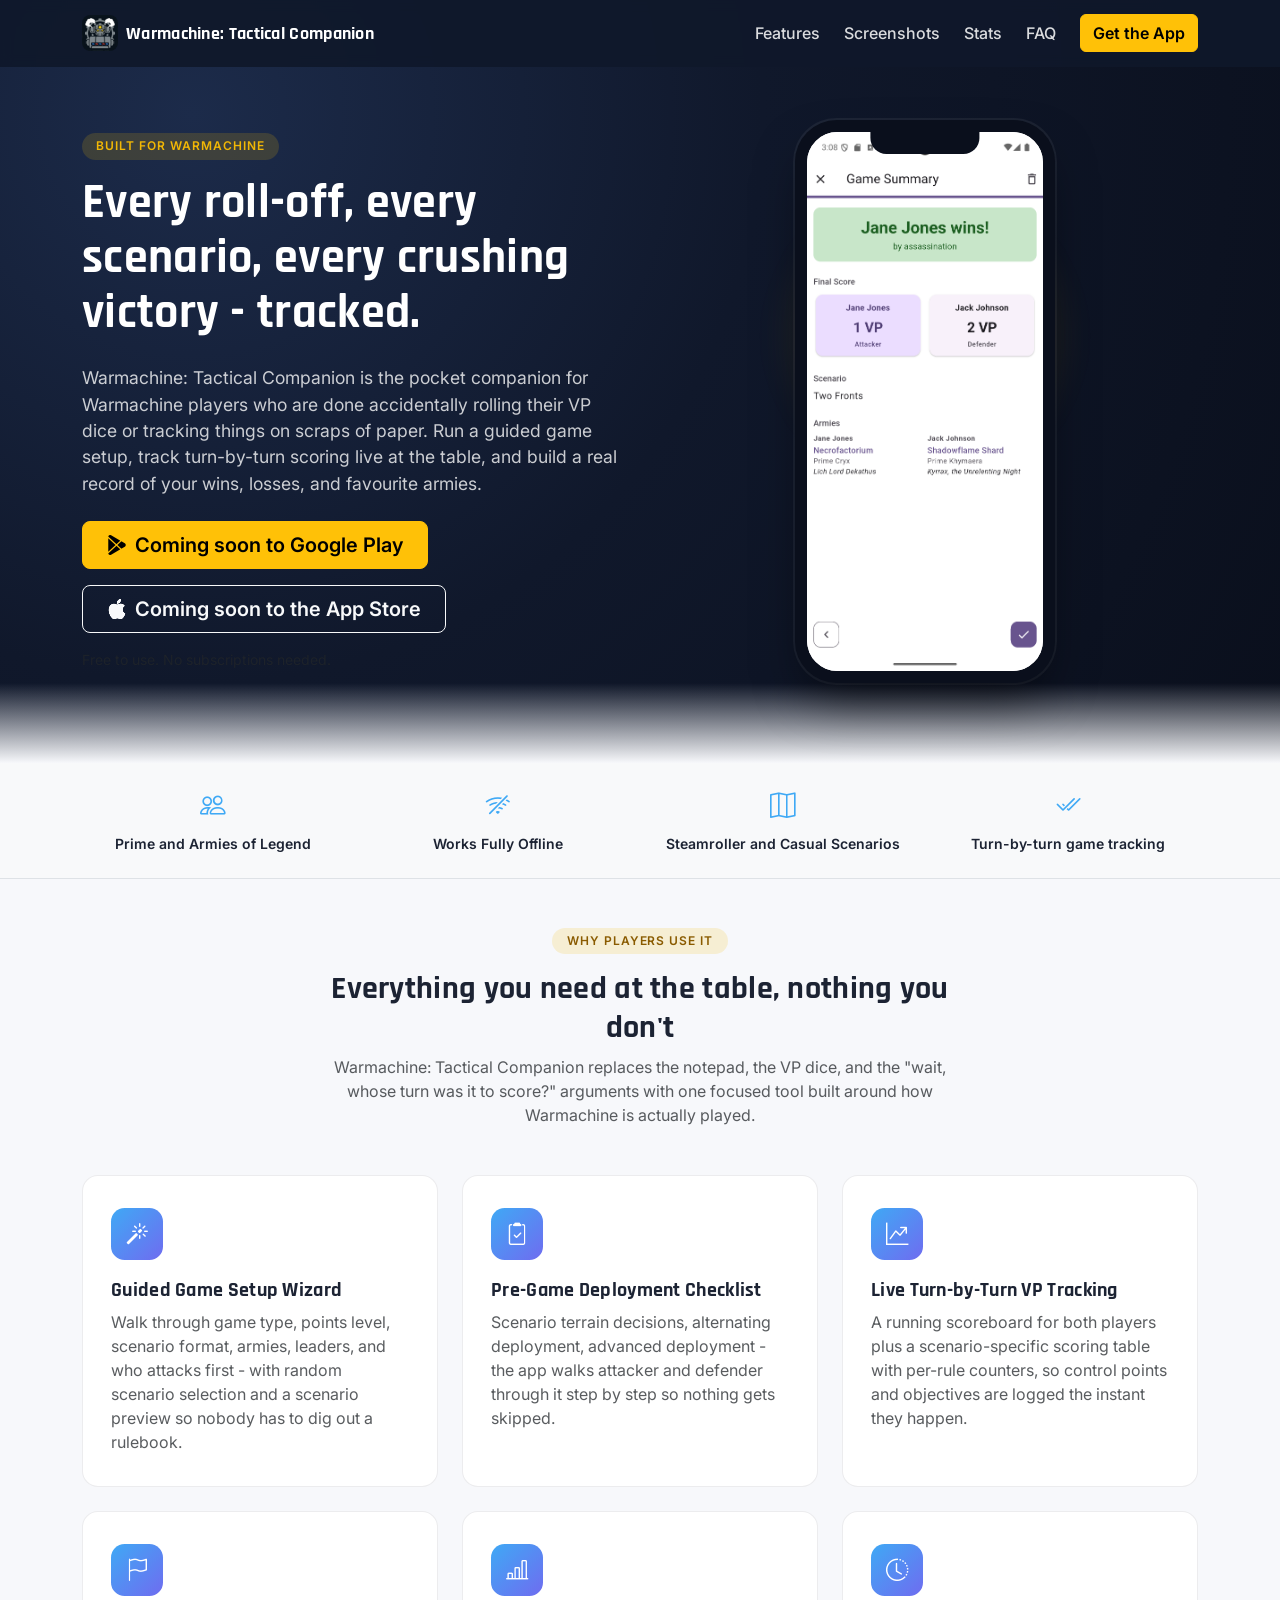
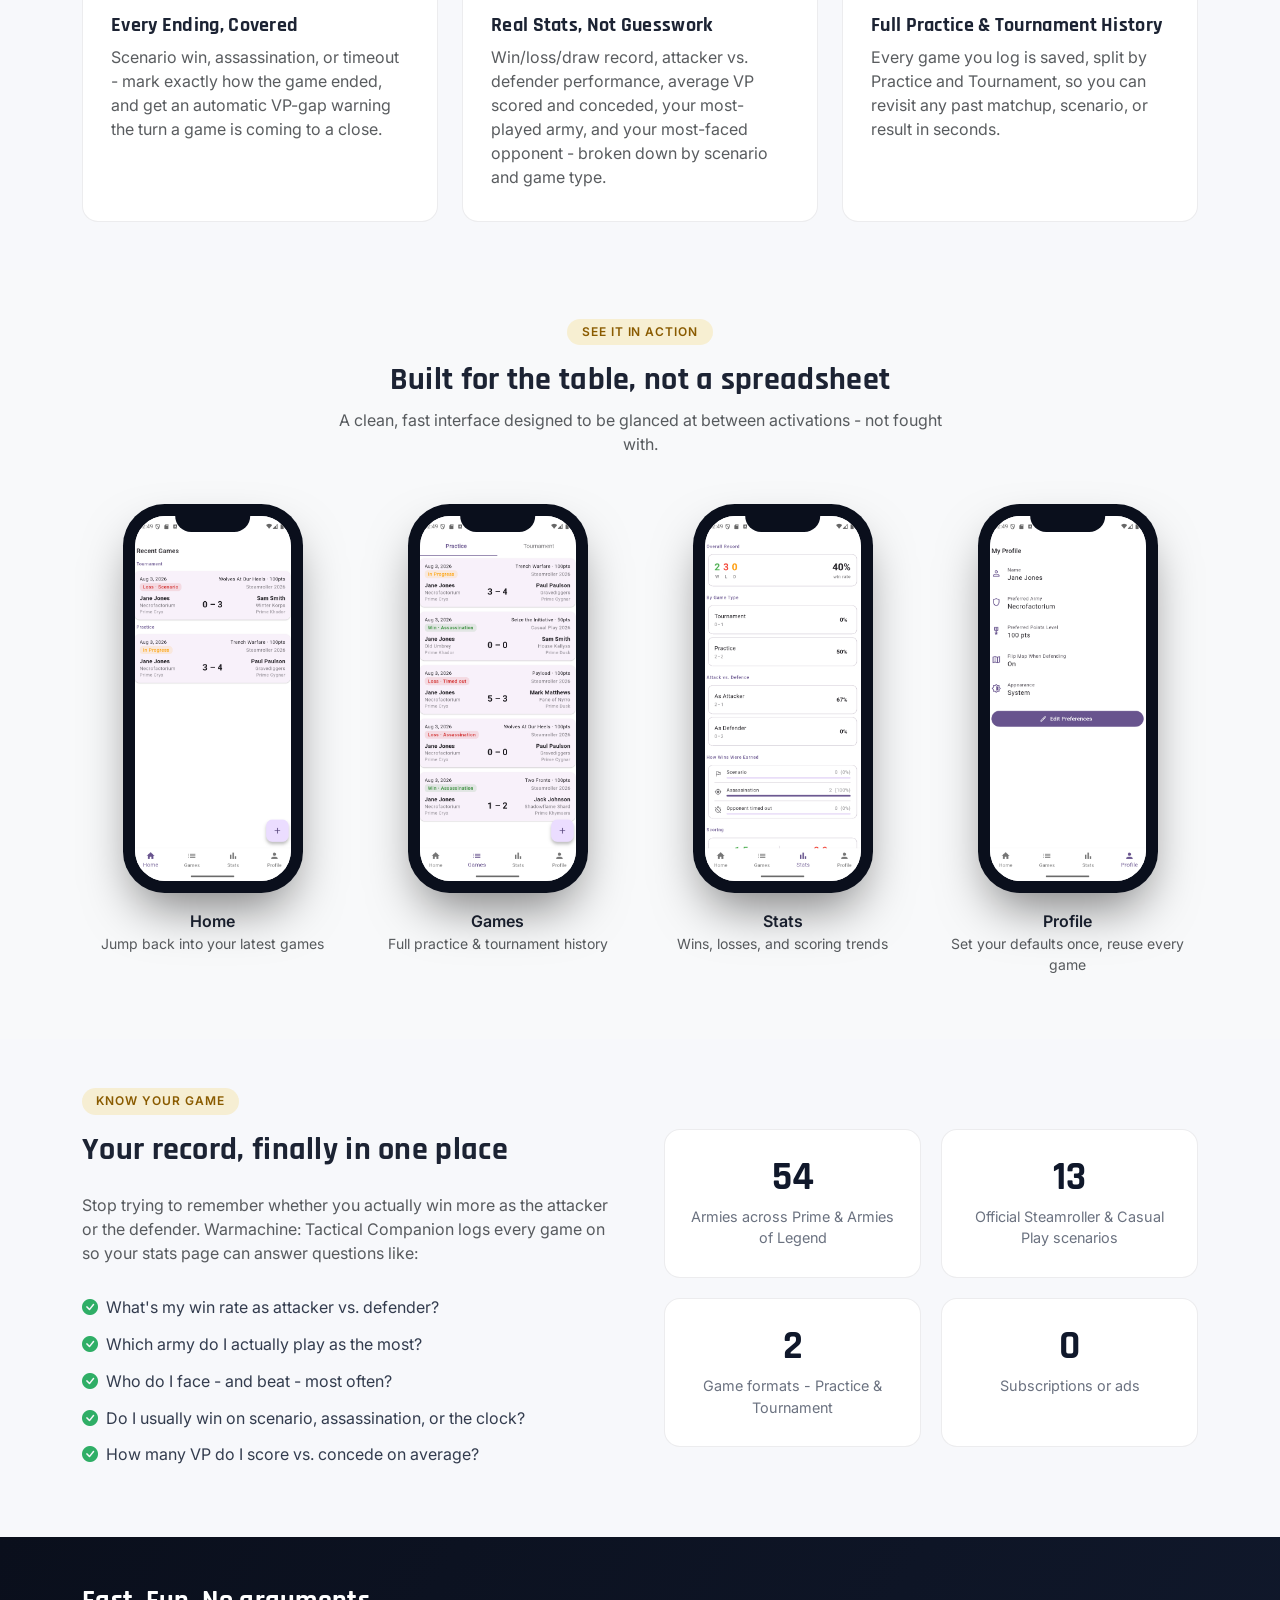
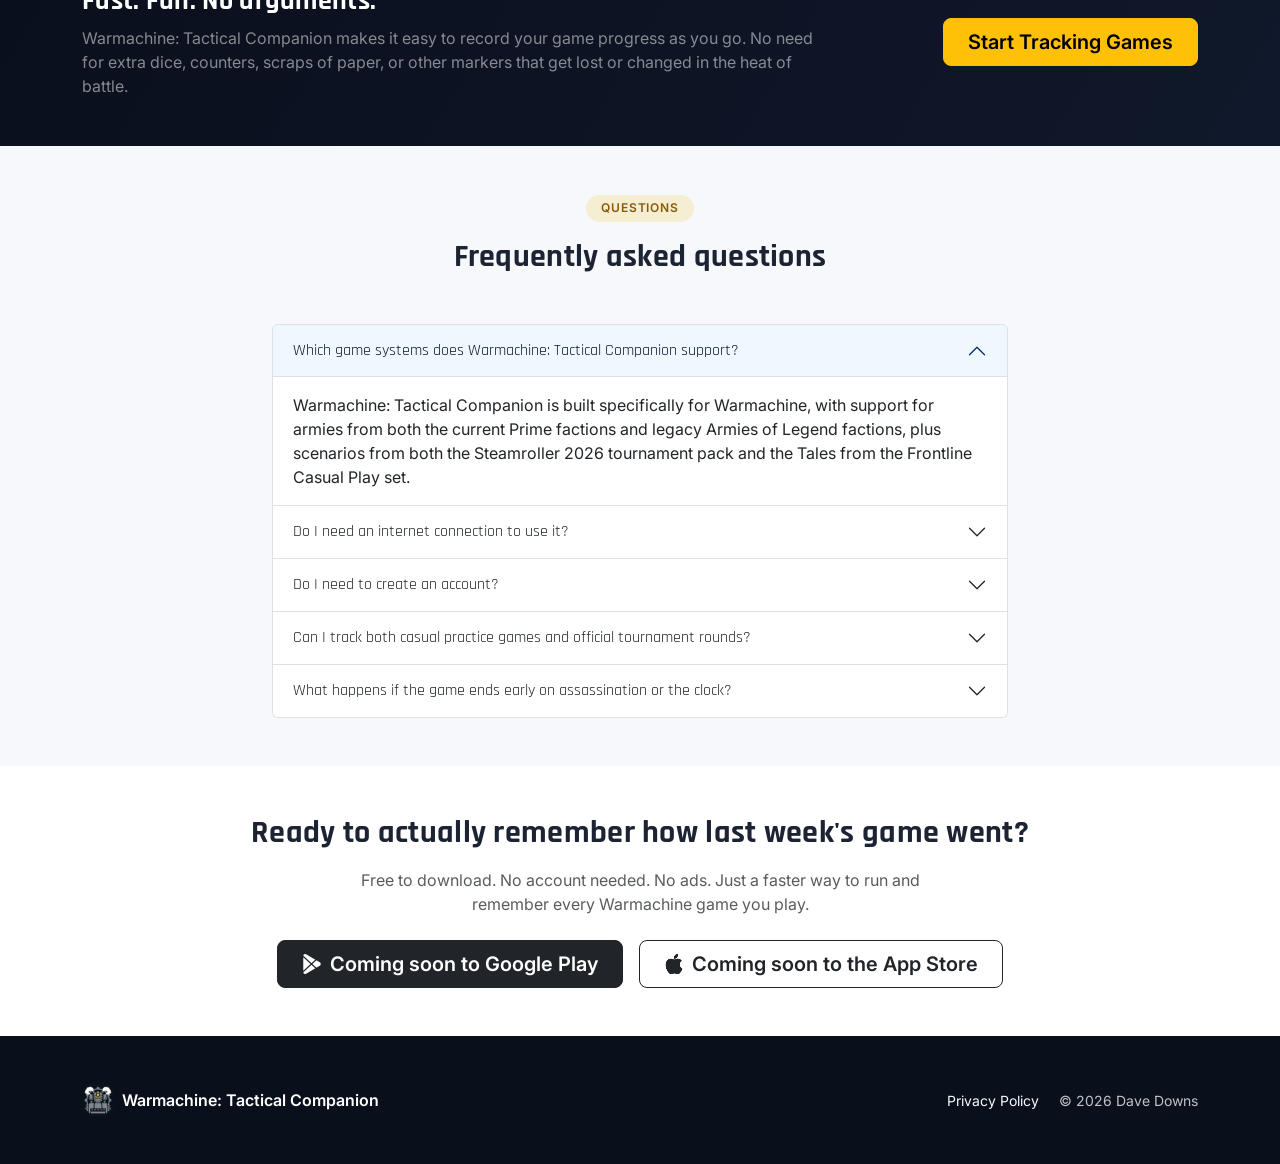
==== index.html @ aaca55fc "Rename the app to Warmachine: Tactical Companion on the website Updated the marketing site and priva" ====
<!doctype html>
<html lang="en">
<head>
  <meta charset="UTF-8" />
  <meta name="viewport" content="width=device-width, initial-scale=1" />
  <title>Warmachine: Tactical Companion - Track Every Warmachine Game</title>
  <meta name="description" content="Warmachine: Tactical Companion is the tabletop wargame session tracker for Warmachine players. Run the setup wizard, track VP turn-by-turn, and see your stats - all offline, no account required." />

  <!-- Bootstrap 5 -->
  <link href="https://cdn.jsdelivr.net/npm/bootstrap@5.3.3/dist/css/bootstrap.min.css" rel="stylesheet">
  <!-- Bootstrap Icons -->
  <link rel="stylesheet" href="https://cdn.jsdelivr.net/npm/bootstrap-icons@1.11.3/font/bootstrap-icons.css">
  <!-- Google Font -->
  <link rel="preconnect" href="https://fonts.googleapis.com">
  <link href="https://fonts.googleapis.com/css2?family=Rajdhani:wght@500;600;700&family=Inter:wght@400;500;600;700&display=swap" rel="stylesheet">

  <link rel="icon" href="assets/img/app-icon.png">
  <link rel="stylesheet" href="assets/css/style.css">
</head>
<body>

  <!-- Navbar -->
  <nav class="navbar navbar-expand-lg navbar-dark fixed-top">
    <div class="container">
      <a class="navbar-brand d-flex align-items-center gap-2" href="#top">
        <img src="assets/img/app-icon.png" alt="Warmachine: Tactical Companion icon" width="36" height="36" class="rounded-3">
        <span>Warmachine: Tactical Companion</span>
      </a>
      <button class="navbar-toggler" type="button" data-bs-toggle="collapse" data-bs-target="#navMenu" aria-label="Toggle navigation">
        <span class="navbar-toggler-icon"></span>
      </button>
      <div class="collapse navbar-collapse" id="navMenu">
        <ul class="navbar-nav ms-auto align-items-lg-center gap-lg-2">
          <li class="nav-item"><a class="nav-link" href="#features">Features</a></li>
          <li class="nav-item"><a class="nav-link" href="#screenshots">Screenshots</a></li>
          <li class="nav-item"><a class="nav-link" href="#stats">Stats</a></li>
          <li class="nav-item"><a class="nav-link" href="#faq">FAQ</a></li>
          <li class="nav-item">
            <a class="btn btn-warning fw-semibold ms-lg-2" href="#get-started">Get the App</a>
          </li>
        </ul>
      </div>
    </div>
  </nav>

  <!-- Hero -->
  <header id="top" class="hero">
    <div class="container">
      <div class="row align-items-center gy-5" id="get-started">
        <div class="col-lg-6">
          <span class="badge badge-eyebrow mb-3">Built for Warmachine</span>
          <h1 class="hero-title mb-4">Every roll-off, every scenario, every crushing victory - tracked.</h1>
          <p class="hero-lead mb-4">
            Warmachine: Tactical Companion is the pocket companion for Warmachine players who are done accidentally rolling their VP dice or tracking things on scraps of paper. 
            Run a guided game setup, track turn-by-turn scoring live at the table, and build a real record of your wins, losses, and favourite armies.
          </p>
          <div class="d-flex flex-wrap gap-3">
            <a href="#" class="btn btn-warning btn-lg fw-semibold px-4">
              <i class="bi bi-google-play me-2"></i>Coming soon to Google Play
            </a>
            <a href="#" class="btn btn-outline-light btn-lg fw-semibold px-4">
              <i class="bi bi-apple me-2"></i>Coming soon to the App Store
            </a>
          </div>
          <p class="text-muted small mt-3 mb-0">Free to use. No subscriptions needed.</p>
        </div>
        <div class="col-lg-6">
          <div class="hero-phone-wrap text-center">
            <div class="phone-mockup mx-auto">
              <div class="phone-notch"></div>
              <img src="images/screenshots/summary.png" alt="Warmachine: Tactical Companion game summary screen showing recently completed game" class="phone-screen">
            </div>
          </div>
        </div>
      </div>
    </div>
    <div class="hero-fade"></div>
  </header>

  <!-- Feature strip -->
  <section class="py-4 border-bottom bg-body-tertiary">
    <div class="container">
      <div class="row text-center g-4 strip-row">
        <div class="col-6 col-md-3">
          <i class="bi bi-people strip-icon"></i>
          <div class="small fw-semibold mt-2">Prime and Armies of Legend</div>
        </div>
        <div class="col-6 col-md-3">
          <i class="bi bi-wifi-off strip-icon"></i>
          <div class="small fw-semibold mt-2">Works Fully Offline</div>
        </div>
        <div class="col-6 col-md-3">
          <i class="bi bi-map strip-icon"></i>
          <div class="small fw-semibold mt-2">Steamroller and Casual Scenarios</div>
        </div>
        <div class="col-6 col-md-3">          
          <i class="bi bi-check2-all strip-icon"></i>
          <div class="small fw-semibold mt-2">Turn-by-turn game tracking</div>
        </div>
      </div>
    </div>
  </section>

  <!-- Features -->
  <section id="features" class="py-5 py-lg-6">
    <div class="container">
      <div class="text-center mx-auto mb-5" style="max-width: 640px;">
        <span class="badge badge-eyebrow mb-3">Why players use it</span>
        <h2 class="section-title">Everything you need at the table, nothing you don't</h2>
        <p class="text-muted">
          Warmachine: Tactical Companion replaces the notepad, the VP dice, and the "wait, whose turn was it
          to score?" arguments with one focused tool built around how Warmachine is actually played.
        </p>
      </div>

      <div class="row g-4">
        <div class="col-md-6 col-lg-4">
          <div class="feature-card h-100">
            <div class="feature-icon"><i class="bi bi-magic"></i></div>
            <h3 class="h5 fw-bold mb-2">Guided Game Setup Wizard</h3>
            <p class="text-muted mb-0">
              Walk through game type, points level, scenario format, armies, leaders, and who attacks first
              - with random scenario selection and a scenario preview so nobody has to dig out a rulebook.
            </p>
          </div>
        </div>
        <div class="col-md-6 col-lg-4">
          <div class="feature-card h-100">
            <div class="feature-icon"><i class="bi bi-clipboard2-check"></i></div>
            <h3 class="h5 fw-bold mb-2">Pre-Game Deployment Checklist</h3>
            <p class="text-muted mb-0">
              Scenario terrain decisions, alternating deployment, advanced deployment - the app
              walks attacker and defender through it step by step so nothing gets skipped.
            </p>
          </div>
        </div>
        <div class="col-md-6 col-lg-4">
          <div class="feature-card h-100">
            <div class="feature-icon"><i class="bi bi-graph-up-arrow"></i></div>
            <h3 class="h5 fw-bold mb-2">Live Turn-by-Turn VP Tracking</h3>
            <p class="text-muted mb-0">
              A running scoreboard for both players plus a scenario-specific scoring table with per-rule
              counters, so control points and objectives are logged the instant they happen.
            </p>
          </div>
        </div>
        <div class="col-md-6 col-lg-4">
          <div class="feature-card h-100">
            <div class="feature-icon"><i class="bi bi-flag"></i></div>
            <h3 class="h5 fw-bold mb-2">Every Ending, Covered</h3>
            <p class="text-muted mb-0">
              Scenario win, assassination, or timeout - mark exactly how the game ended, and get an
              automatic VP-gap warning the turn a game is coming to a close.
            </p>
          </div>
        </div>
        <div class="col-md-6 col-lg-4">
          <div class="feature-card h-100">
            <div class="feature-icon"><i class="bi bi-bar-chart-line"></i></div>
            <h3 class="h5 fw-bold mb-2">Real Stats, Not Guesswork</h3>
            <p class="text-muted mb-0">
              Win/loss/draw record, attacker vs. defender performance, average VP scored and conceded,
              your most-played army, and your most-faced opponent - broken down by scenario and game type.
            </p>
          </div>
        </div>
        <div class="col-md-6 col-lg-4">
          <div class="feature-card h-100">
            <div class="feature-icon"><i class="bi bi-clock-history"></i></div>
            <h3 class="h5 fw-bold mb-2">Full Practice &amp; Tournament History</h3>
            <p class="text-muted mb-0">
              Every game you log is saved, split by Practice and Tournament, so
              you can revisit any past matchup, scenario, or result in seconds.
            </p>
          </div>
        </div>
      </div>
    </div>
  </section>

  <!-- Screenshots -->
  <section id="screenshots" class="py-5 py-lg-6 bg-body-tertiary">
    <div class="container">
      <div class="text-center mx-auto mb-5" style="max-width: 640px;">
        <span class="badge badge-eyebrow mb-3">See it in action</span>
        <h2 class="section-title">Built for the table, not a spreadsheet</h2>
        <p class="text-muted">A clean, fast interface designed to be glanced at between activations - not fought with.</p>
      </div>

      <div class="row g-4 justify-content-center">
        <div class="col-6 col-lg-3">
          <div class="phone-mockup phone-mockup-sm mx-auto">
            <div class="phone-notch"></div>
            <img src="images/screenshots/home.png" alt="Home tab showing recent games" class="phone-screen">
          </div>
          <p class="text-center fw-semibold mt-3 mb-0">Home</p>
          <p class="text-center text-muted small">Jump back into your latest games</p>
        </div>
        <div class="col-6 col-lg-3">
          <div class="phone-mockup phone-mockup-sm mx-auto">
            <div class="phone-notch"></div>
            <img src="images/screenshots/games.png" alt="Games tab showing practice and tournament history" class="phone-screen">
          </div>
          <p class="text-center fw-semibold mt-3 mb-0">Games</p>
          <p class="text-center text-muted small">Full practice &amp; tournament history</p>
        </div>
        <div class="col-6 col-lg-3">
          <div class="phone-mockup phone-mockup-sm mx-auto">
            <div class="phone-notch"></div>
            <img src="images/screenshots/stats.png" alt="Stats tab showing win/loss record and scoring averages" class="phone-screen">
          </div>
          <p class="text-center fw-semibold mt-3 mb-0">Stats</p>
          <p class="text-center text-muted small">Wins, losses, and scoring trends</p>
        </div>
        <div class="col-6 col-lg-3">
          <div class="phone-mockup phone-mockup-sm mx-auto">
            <div class="phone-notch"></div>
            <img src="images/screenshots/profile.png" alt="Profile tab showing preferences" class="phone-screen">
          </div>
          <p class="text-center fw-semibold mt-3 mb-0">Profile</p>
          <p class="text-center text-muted small">Set your defaults once, reuse every game</p>
        </div>
      </div>
    </div>
  </section>

  <!-- Stats / social proof style section -->
  <section id="stats" class="py-5 py-lg-6">
    <div class="container">
      <div class="row align-items-center g-5">
        <div class="col-lg-6">
          <span class="badge badge-eyebrow mb-3">Know your game</span>
          <h2 class="section-title mb-4">Your record, finally in one place</h2>
          <p class="text-muted mb-4">
            Stop trying to remember whether you actually win more as the attacker or the defender. Warmachine: Tactical
            Companion logs every game on so your stats page can answer questions like:
          </p>
          <ul class="list-unstyled feature-list">
            <li><i class="bi bi-check-circle-fill me-2"></i>What's my win rate as attacker vs. defender?</li>
            <li><i class="bi bi-check-circle-fill me-2"></i>Which army do I actually play as the most?</li>
            <li><i class="bi bi-check-circle-fill me-2"></i>Who do I face - and beat - most often?</li>
            <li><i class="bi bi-check-circle-fill me-2"></i>Do I usually win on scenario, assassination, or the clock?</li>
            <li><i class="bi bi-check-circle-fill me-2"></i>How many VP do I score vs. concede on average?</li>
          </ul>
        </div>
        <div class="col-lg-6">
          <div class="stat-card-grid">
            <div class="stat-card">
              <div class="stat-number">54</div>
              <div class="stat-label">Armies across Prime &amp; Armies of Legend</div>
            </div>
            <div class="stat-card">
              <div class="stat-number">13</div>
              <div class="stat-label">Official Steamroller &amp; Casual Play scenarios</div>
            </div>
            <div class="stat-card">
              <div class="stat-number">2</div>
              <div class="stat-label">Game formats - Practice &amp; Tournament</div>
            </div>
            <div class="stat-card">
              <div class="stat-number">0</div>
              <div class="stat-label">Subscriptions or ads</div>
            </div>
          </div>
        </div>
      </div>
    </div>
  </section>

  <!-- Privacy band -->
  <section class="py-5 privacy-band">
    <div class="container">
      <div class="row align-items-center g-4">
        <div class="col-lg-8">
          <h2 class="h3 fw-bold mb-2 text-white">Fast. Fun. No arguments.</h2>
          <p class="text-white-50 mb-0">
            Warmachine: Tactical Companion makes it easy to record your game progress as you go.
            No need for extra dice, counters, scraps of paper, or other markers that get lost or changed in the heat of battle.
          </p>
        </div>
        <div class="col-lg-4 text-lg-end">
          <a href="#get-started" class="btn btn-warning btn-lg fw-semibold px-4">Start Tracking Games</a>
        </div>
      </div>
    </div>
  </section>

  <!-- FAQ -->
  <section id="faq" class="py-5 py-lg-6">
    <div class="container">
      <div class="text-center mx-auto mb-5" style="max-width: 640px;">
        <span class="badge badge-eyebrow mb-3">Questions</span>
        <h2 class="section-title">Frequently asked questions</h2>
      </div>
      <div class="row justify-content-center">
        <div class="col-lg-8">
          <div class="accordion" id="faqAccordion">
            <div class="accordion-item">
              <h3 class="accordion-header">
                <button class="accordion-button" type="button" data-bs-toggle="collapse" data-bs-target="#faq1">
                  Which game systems does Warmachine: Tactical Companion support?
                </button>
              </h3>
              <div id="faq1" class="accordion-collapse collapse show" data-bs-parent="#faqAccordion">
                <div class="accordion-body">
                  Warmachine: Tactical Companion is built specifically for Warmachine, with support for armies from
                  both the current Prime factions and legacy Armies of Legend factions, plus scenarios from
                  both the Steamroller 2026 tournament pack and the Tales from the Frontline Casual Play set.
                </div>
              </div>
            </div>
            <div class="accordion-item">
              <h3 class="accordion-header">
                <button class="accordion-button collapsed" type="button" data-bs-toggle="collapse" data-bs-target="#faq2">
                  Do I need an internet connection to use it?
                </button>
              </h3>
              <div id="faq2" class="accordion-collapse collapse" data-bs-parent="#faqAccordion">
                <div class="accordion-body">
                  No. All game data is stored locally on your device, so you can set up games, track turns,
                  and review your stats and history without any connection - perfect for game stores and
                  venues with patchy Wi-Fi.
                </div>
              </div>
            </div>
            <div class="accordion-item">
              <h3 class="accordion-header">
                <button class="accordion-button collapsed" type="button" data-bs-toggle="collapse" data-bs-target="#faq3">
                  Do I need to create an account?
                </button>
              </h3>
              <div id="faq3" class="accordion-collapse collapse" data-bs-parent="#faqAccordion">
                <div class="accordion-body">
                  No sign-up, no login, no email required. Open the app and start your first game setup wizard
                  straight away.
                </div>
              </div>
            </div>
            <div class="accordion-item">
              <h3 class="accordion-header">
                <button class="accordion-button collapsed" type="button" data-bs-toggle="collapse" data-bs-target="#faq4">
                  Can I track both casual practice games and official tournament rounds?
                </button>
              </h3>
              <div id="faq4" class="accordion-collapse collapse" data-bs-parent="#faqAccordion">
                <div class="accordion-body">
                  Yes. Every game is tagged as either Practice or Tournament, and your Games history and Stats
                  are broken down by both, so your tournament record never gets muddied by casual games.
                </div>
              </div>
            </div>
            <div class="accordion-item">
              <h3 class="accordion-header">
                <button class="accordion-button collapsed" type="button" data-bs-toggle="collapse" data-bs-target="#faq5">
                  What happens if the game ends early on assassination or the clock?
                </button>
              </h3>
              <div id="faq5" class="accordion-collapse collapse" data-bs-parent="#faqAccordion">
                <div class="accordion-body">
                  The turn tracker lets you mark exactly how a game ended - scenario win, assassination, or a
                  player timing out - and automatically warns you when a VP gap has already decided the game,
                  so nobody keeps playing a round that's already over.
                </div>
              </div>
            </div>
          </div>
        </div>
      </div>
    </div>
  </section>

  <!-- Final CTA -->
  <section class="py-5 py-lg-6 final-cta text-center">
    <div class="container">
      <h2 class="section-title mb-3">Ready to actually remember how last week's game went?</h2>
      <p class="text-muted mb-4 mx-auto" style="max-width: 560px;">
        Free to download. No account needed. No ads. Just a faster way to run and remember every Warmachine game you play.
      </p>
      <div class="d-flex flex-wrap gap-3 justify-content-center">
        <a href="#" class="btn btn-dark btn-lg fw-semibold px-4">
          <i class="bi bi-google-play me-2"></i>Coming soon to Google Play
        </a>
        <a href="#" class="btn btn-outline-dark btn-lg fw-semibold px-4">
          <i class="bi bi-apple me-2"></i>Coming soon to the App Store
        </a>
      </div>
    </div>
  </section>

  <!-- Footer -->
  <footer class="py-5 footer">
    <div class="container">
      <div class="row gy-4 align-items-center">
        <div class="col-md-6 d-flex align-items-center gap-2">
          <img src="assets/img/app-icon.png" alt="Warmachine: Tactical Companion icon" width="32" height="32" class="rounded-3">
          <span class="fw-semibold">Warmachine: Tactical Companion</span>
        </div>
        <div class="col-md-6 text-md-end small">
          <a href="privacy/" class="link-light text-decoration-none me-3">Privacy Policy</a>
          &copy; <span id="year"></span> Dave Downs
        </div>
      </div>
    </div>
  </footer>

  <script src="https://cdn.jsdelivr.net/npm/bootstrap@5.3.3/dist/js/bootstrap.bundle.min.js"></script>
  <script>
    document.getElementById('year').textContent = new Date().getFullYear();
  </script>
</body>
</html>
---- assets/css/style.css ----
:root {
  --sr-navy: #10182b;
  --sr-navy-dark: #0a0f1c;
  --sr-accent: #f2b705;
  --sr-accent-2: #3fa9f5;
  --sr-red: #d9455f;
  --sr-body-bg: #f7f8fb;
}

body {
  font-family: 'Inter', system-ui, -apple-system, sans-serif;
  background-color: var(--sr-body-bg);
  color: #1c2333;
}

h1, h2, h3, .navbar-brand {
  font-family: 'Rajdhani', 'Inter', sans-serif;
  letter-spacing: 0.3px;
}

.section-title {
  font-weight: 700;
  font-size: clamp(1.75rem, 2.5vw, 2.5rem);
}

/* Navbar */
.navbar {
  background-color: rgba(16, 24, 43, 0.92);
  backdrop-filter: blur(6px);
  padding-top: 0.65rem;
  padding-bottom: 0.65rem;
}

.navbar-brand {
  font-weight: 700;
  font-size: 1.15rem;
  color: #fff !important;
}

.navbar .nav-link {
  color: rgba(255, 255, 255, 0.85) !important;
  font-weight: 500;
}

.navbar .nav-link:hover {
  color: #fff !important;
}

/* Hero */
.hero {
  position: relative;
  padding: 7.5rem 0 5rem;
  background: radial-gradient(circle at 15% 15%, #1c2b4a 0%, var(--sr-navy) 45%, var(--sr-navy-dark) 100%);
  color: #fff;
  overflow: hidden;
}

.badge-eyebrow {
  background-color: rgba(242, 183, 5, 0.16);
  color: #8a5b00;
  font-weight: 600;
  font-size: 0.75rem;
  text-transform: uppercase;
  letter-spacing: 0.08em;
  padding: 0.45rem 0.9rem;
  border-radius: 50rem;
}

/* On the dark hero background, the light badge fill needs a lighter,
   higher-contrast text color instead of the dark one used elsewhere. */
.hero .badge-eyebrow {
  color: var(--sr-accent);
}

.hero-title {
  font-weight: 700;
  font-size: clamp(2rem, 4vw, 3rem);
  line-height: 1.15;
}

.hero-lead {
  font-size: 1.1rem;
  color: rgba(255, 255, 255, 0.78);
  max-width: 42rem;
}

.hero-fade {
  position: absolute;
  inset: auto 0 0 0;
  height: 80px;
  background: linear-gradient(to bottom, rgba(16, 24, 43, 0), var(--sr-body-bg));
  pointer-events: none;
}

/* Phone mockup */
.phone-mockup {
  position: relative;
  width: 260px;
  aspect-ratio: 390 / 844;
  background: #0a0f1c;
  border-radius: 2.6rem;
  padding: 12px;
  box-shadow:
    0 25px 50px -12px rgba(0, 0, 0, 0.5),
    0 0 0 2px rgba(255, 255, 255, 0.06);
}

.phone-mockup-sm {
  width: 180px;
}

.phone-notch {
  position: absolute;
  top: 12px;
  left: 50%;
  transform: translateX(-50%);
  width: 42%;
  height: 22px;
  background: #0a0f1c;
  border-radius: 0 0 1rem 1rem;
  z-index: 2;
}

.phone-mockup-sm .phone-notch {
  height: 16px;
}

.phone-screen {
  width: 100%;
  height: 100%;
  object-fit: cover;
  object-position: top center;
  border-radius: 1.9rem;
  background-color: #fff;
  display: block;
}

.hero-phone-wrap {
  position: relative;
}

.hero-phone-wrap::before {
  content: "";
  position: absolute;
  top: 10%;
  left: 50%;
  transform: translateX(-50%);
  width: 320px;
  height: 320px;
  background: radial-gradient(circle, rgba(242, 183, 5, 0.25), transparent 70%);
  filter: blur(10px);
  z-index: 0;
}

.hero-phone-wrap .phone-mockup {
  position: relative;
  z-index: 1;
}

/* Feature strip */
.strip-icon {
  font-size: 1.6rem;
  color: var(--sr-accent-2);
}

/* Feature cards */
.feature-card {
  background: #fff;
  border: 1px solid rgba(16, 24, 43, 0.08);
  border-radius: 1rem;
  padding: 2rem 1.75rem;
  transition: transform 0.15s ease, box-shadow 0.15s ease;
}

.feature-card:hover {
  transform: translateY(-4px);
  box-shadow: 0 20px 35px -18px rgba(16, 24, 43, 0.25);
}

.feature-icon {
  width: 52px;
  height: 52px;
  border-radius: 0.85rem;
  background: linear-gradient(135deg, var(--sr-accent-2), #6f6cf0);
  color: #fff;
  display: flex;
  align-items: center;
  justify-content: center;
  font-size: 1.4rem;
  margin-bottom: 1.1rem;
}

/* Stats */
.stat-card-grid {
  display: grid;
  grid-template-columns: 1fr 1fr;
  gap: 1.25rem;
}

.stat-card {
  background: #fff;
  border: 1px solid rgba(16, 24, 43, 0.08);
  border-radius: 1rem;
  padding: 1.75rem 1.25rem;
  text-align: center;
}

.stat-number {
  font-family: 'Rajdhani', sans-serif;
  font-weight: 700;
  font-size: 2.5rem;
  color: var(--sr-navy);
  line-height: 1;
}

.stat-label {
  color: #6b7280;
  font-size: 0.9rem;
  margin-top: 0.5rem;
}

.feature-list li {
  padding: 0.4rem 0;
  color: #333c4e;
}

.feature-list i {
  color: #2fae66;
}

/* Privacy band */
.privacy-band {
  background: linear-gradient(120deg, var(--sr-navy-dark), var(--sr-navy));
}

/* Final CTA */
.final-cta {
  background: #fff;
}

/* Footer */
.footer {
  background: var(--sr-navy-dark);
  color: rgba(255, 255, 255, 0.75);
}

.footer .fw-semibold {
  color: #fff;
}

/* Accordion tweaks */
.accordion-button:not(.collapsed) {
  background-color: rgba(63, 169, 245, 0.08);
  color: var(--sr-navy);
}

.accordion-button:focus {
  box-shadow: none;
}

@media (max-width: 991.98px) {
  .hero {
    padding: 6.5rem 0 4rem;
    text-align: center;
  }

  .hero-lead {
    max-width: 100%;
  }
}
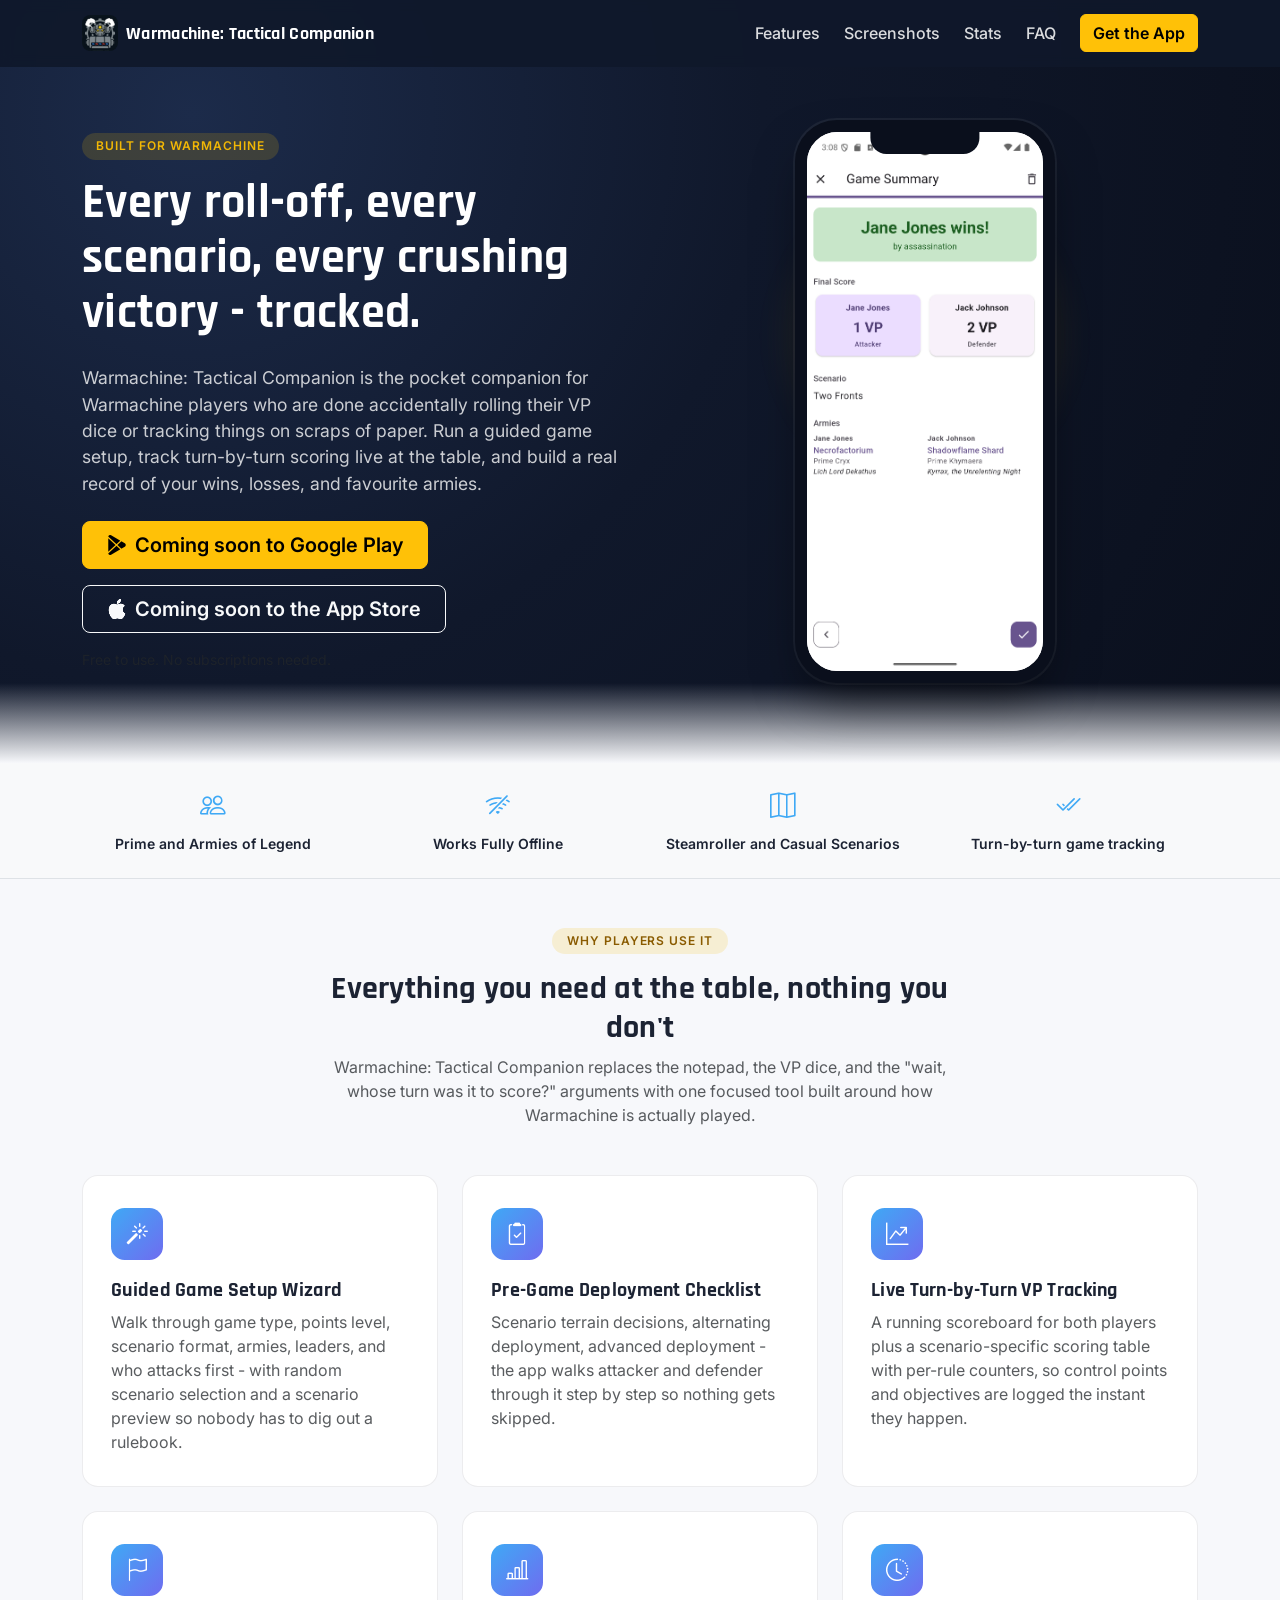
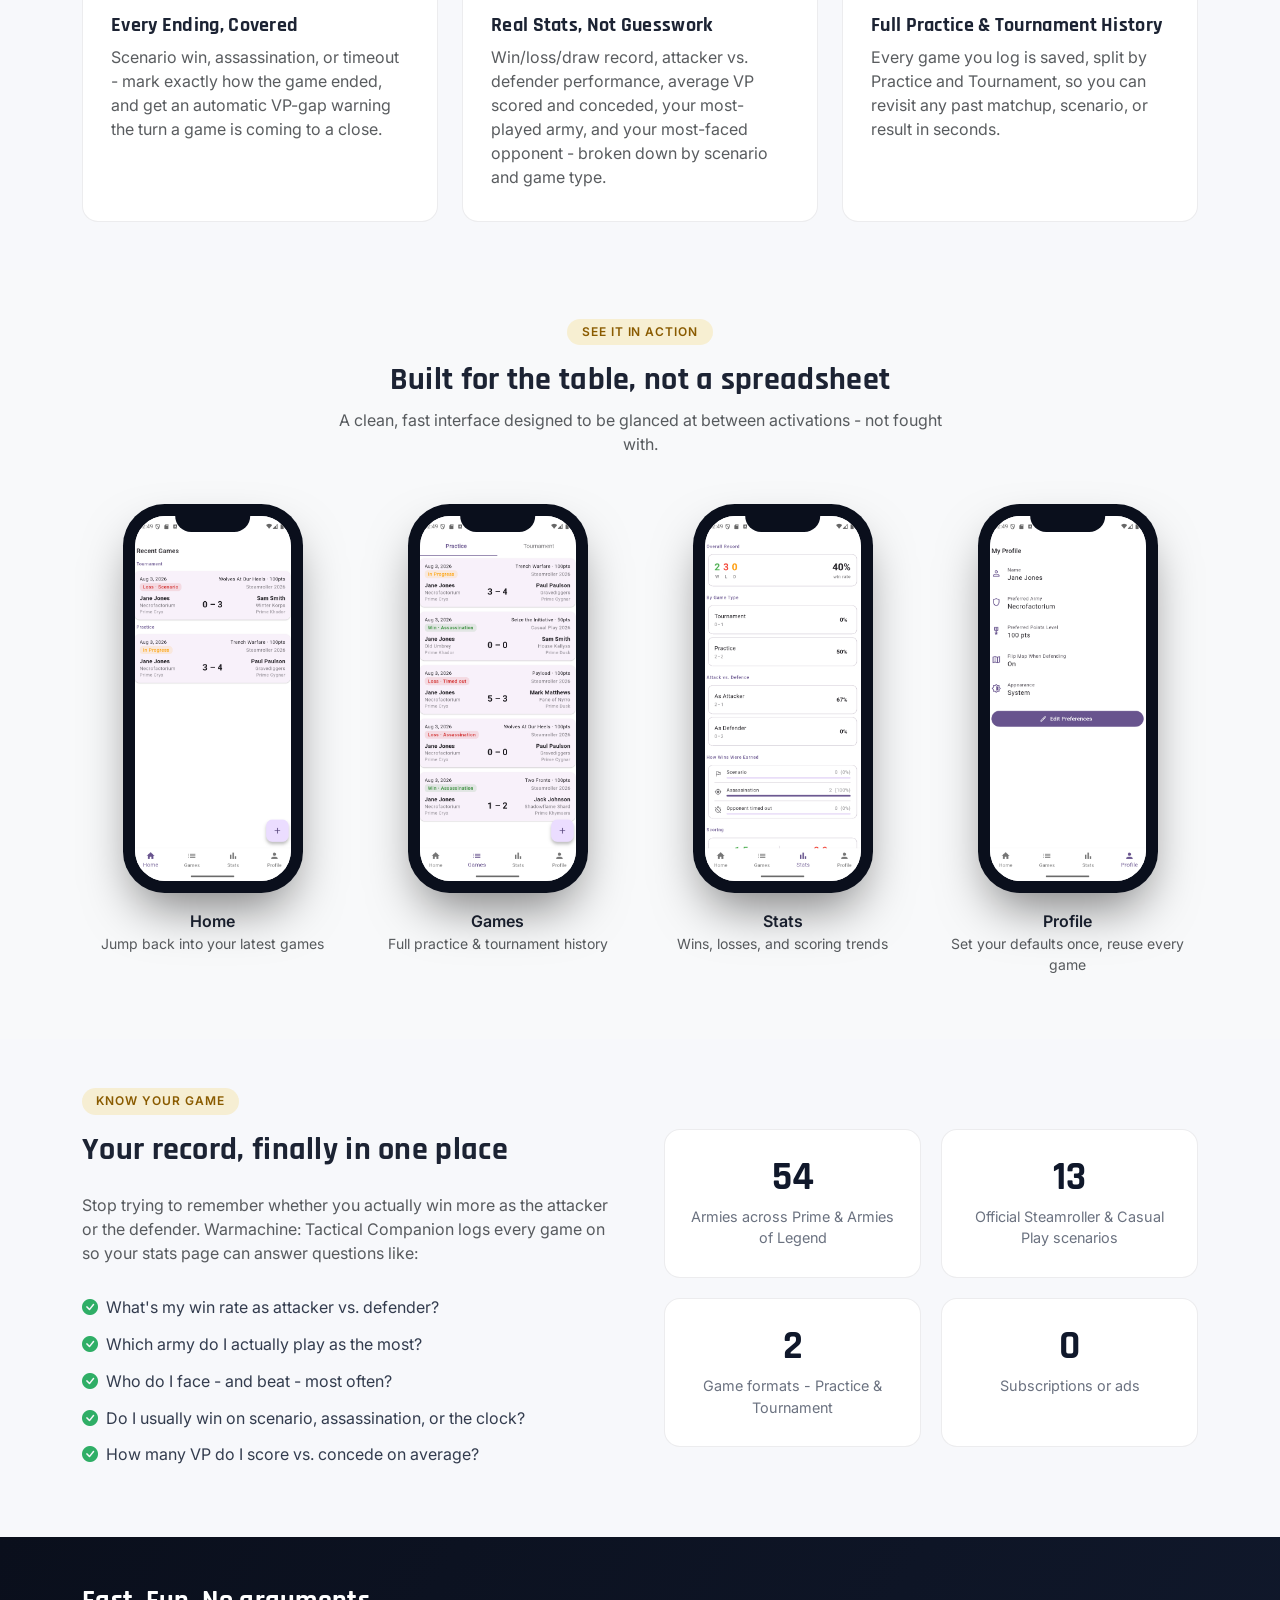
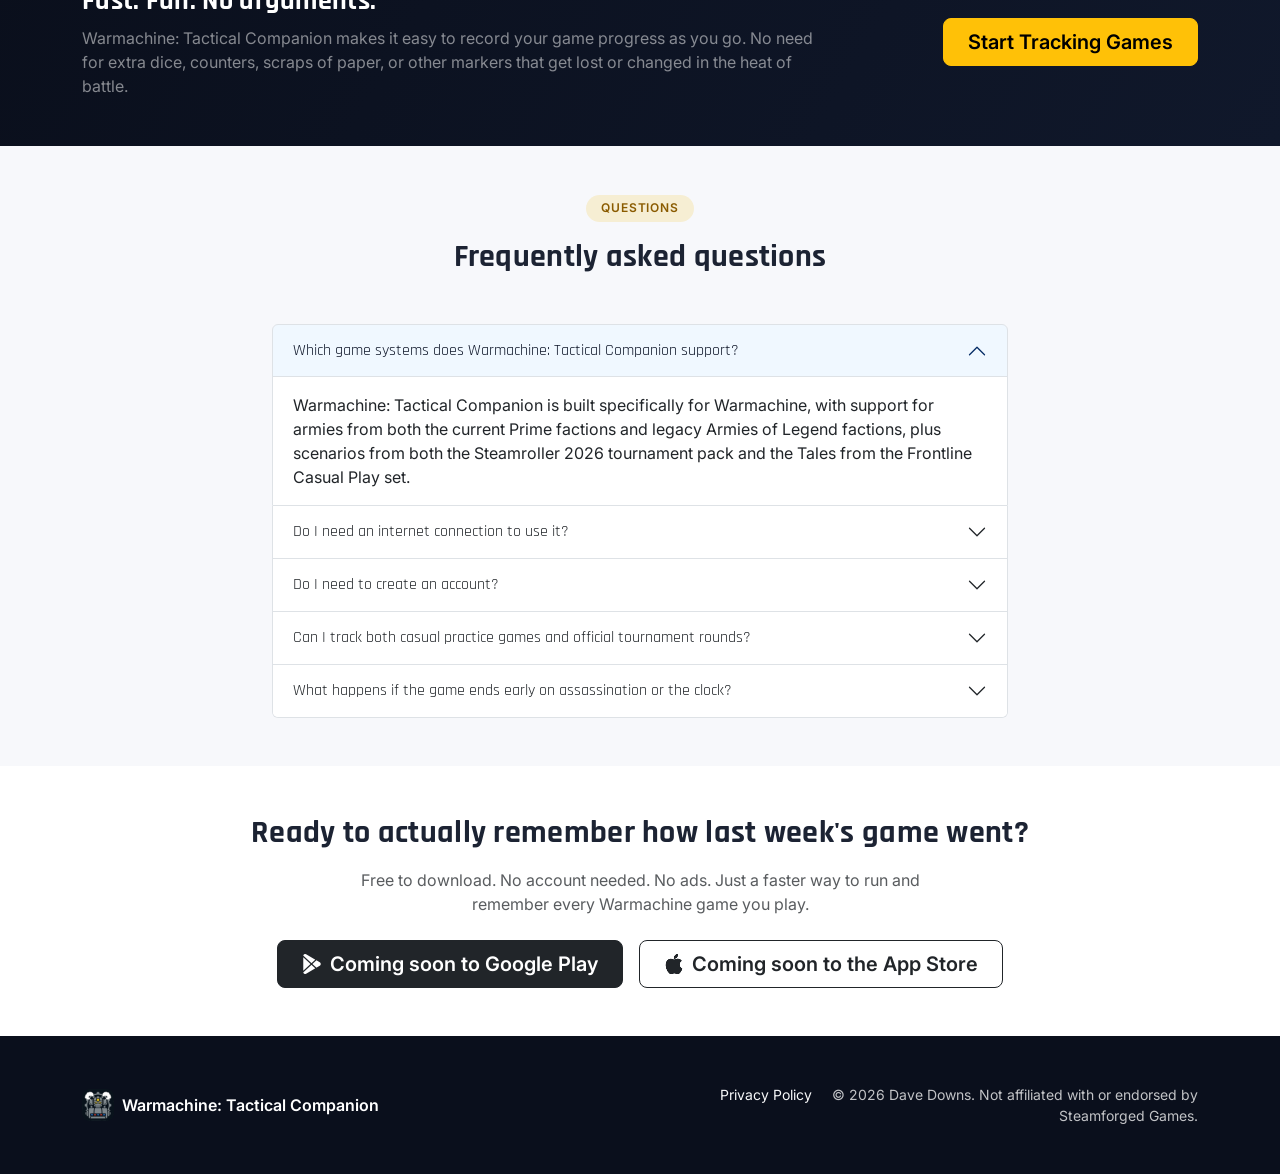
==== commit 950bccd2: "Readded disclaimers" ====
--- a/index.html
+++ b/index.html
@@ -397,7 +397,7 @@
         </div>
         <div class="col-md-6 text-md-end small">
           <a href="privacy/" class="link-light text-decoration-none me-3">Privacy Policy</a>
-          &copy; <span id="year"></span> Dave Downs
+          &copy; <span id="year"></span> Dave Downs. Not affiliated with or endorsed by Steamforged Games.
         </div>
       </div>
     </div>
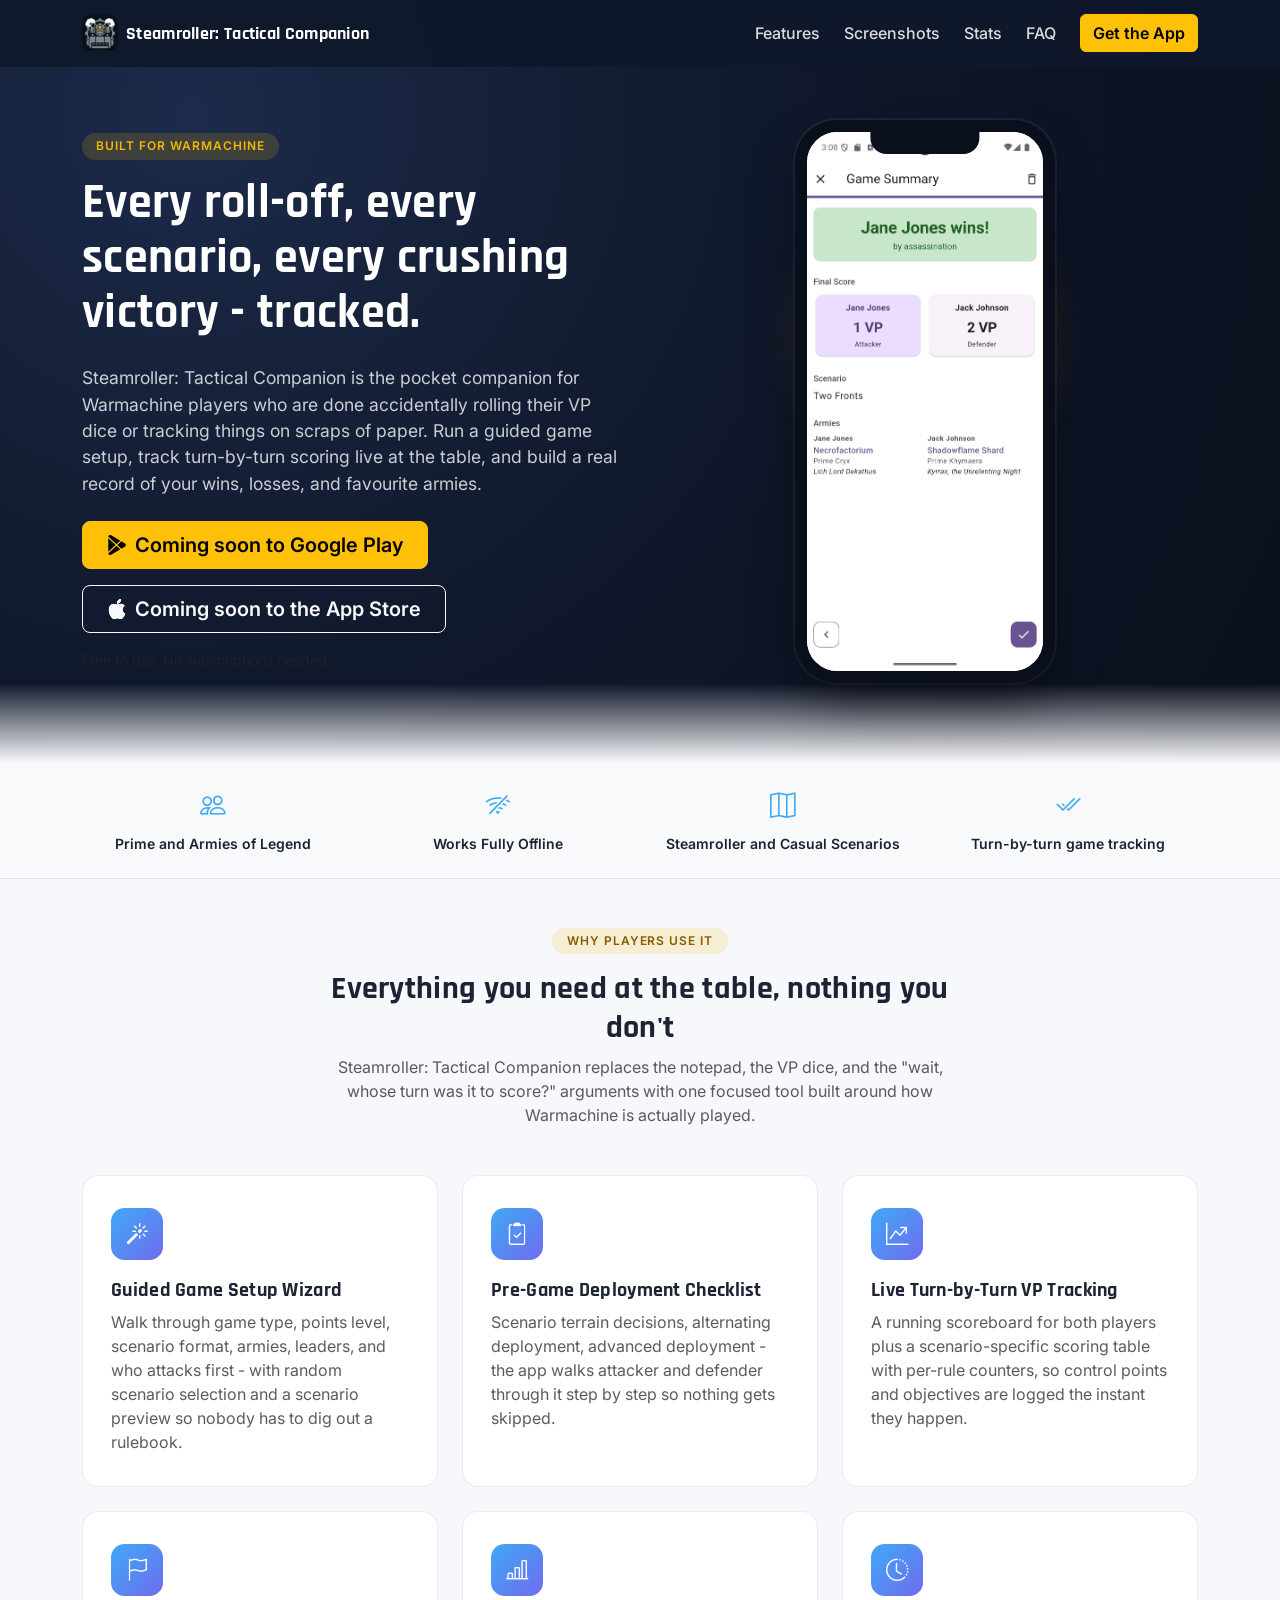
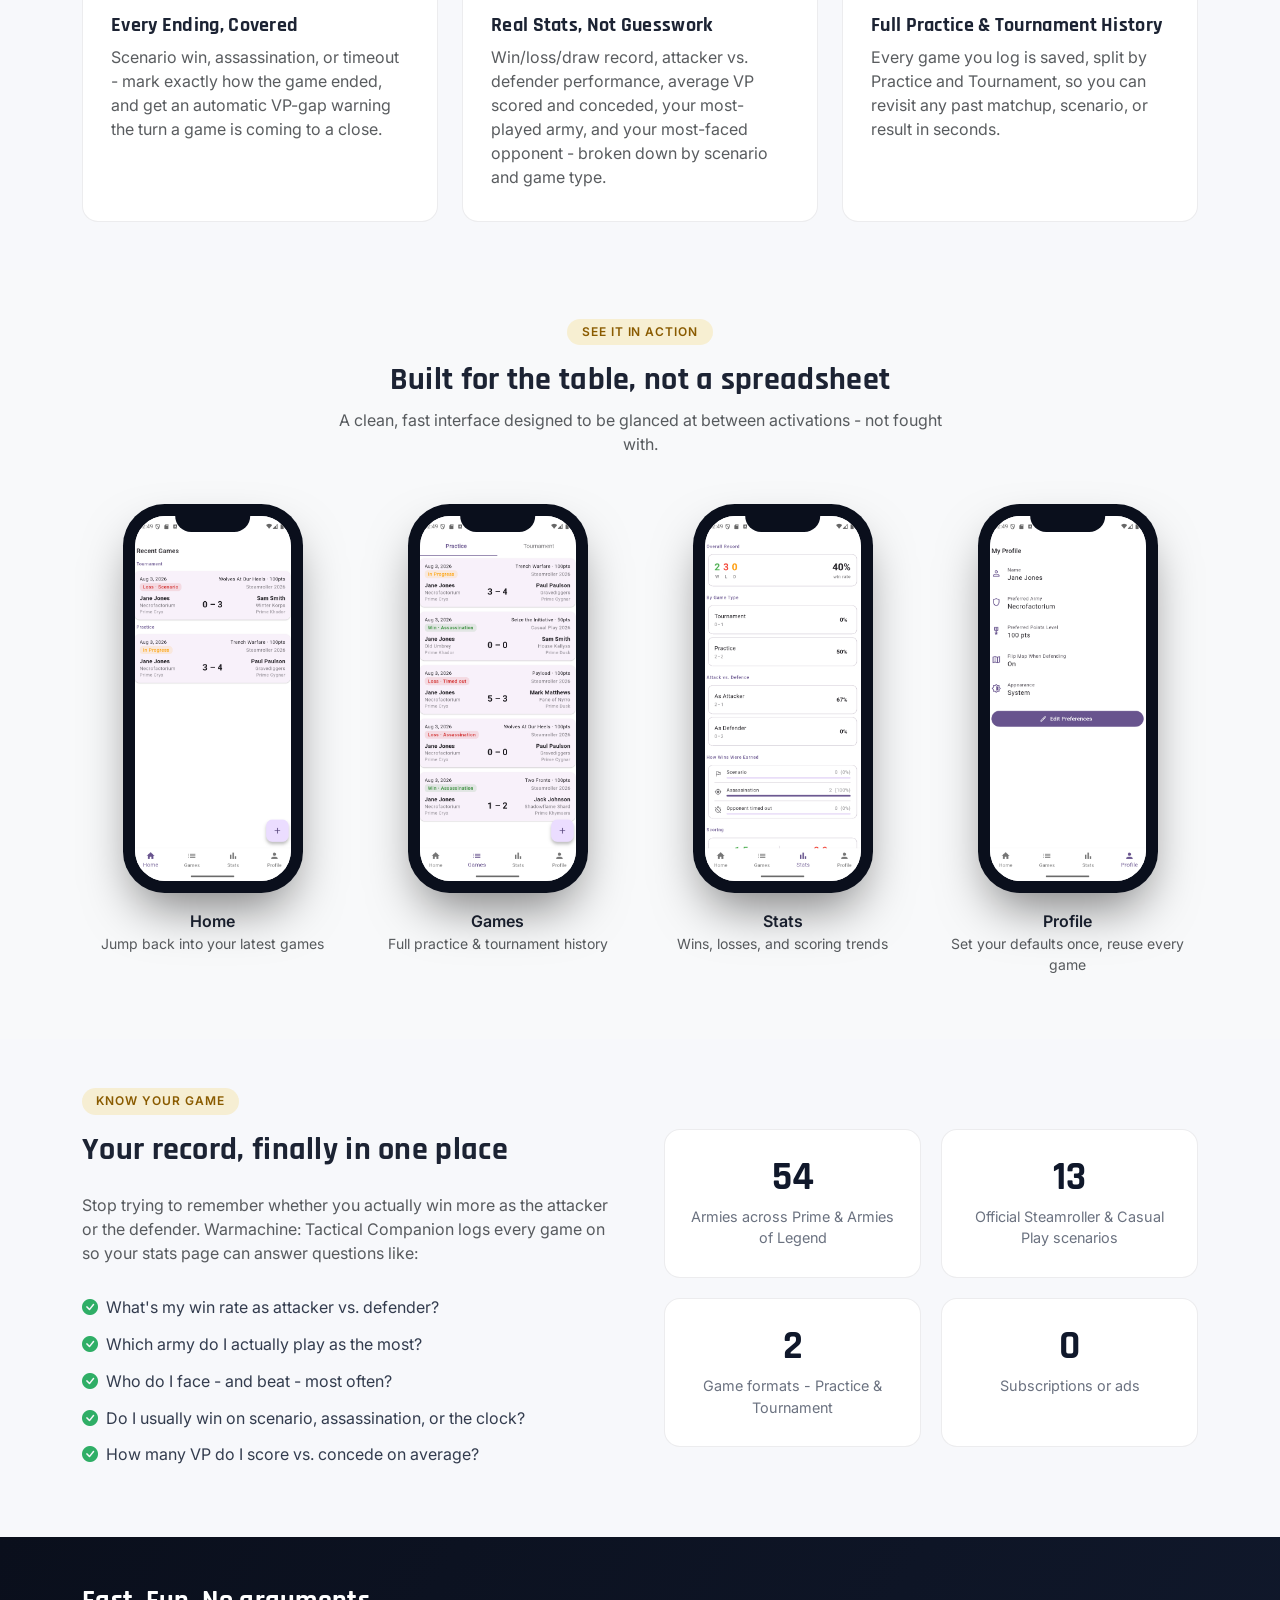
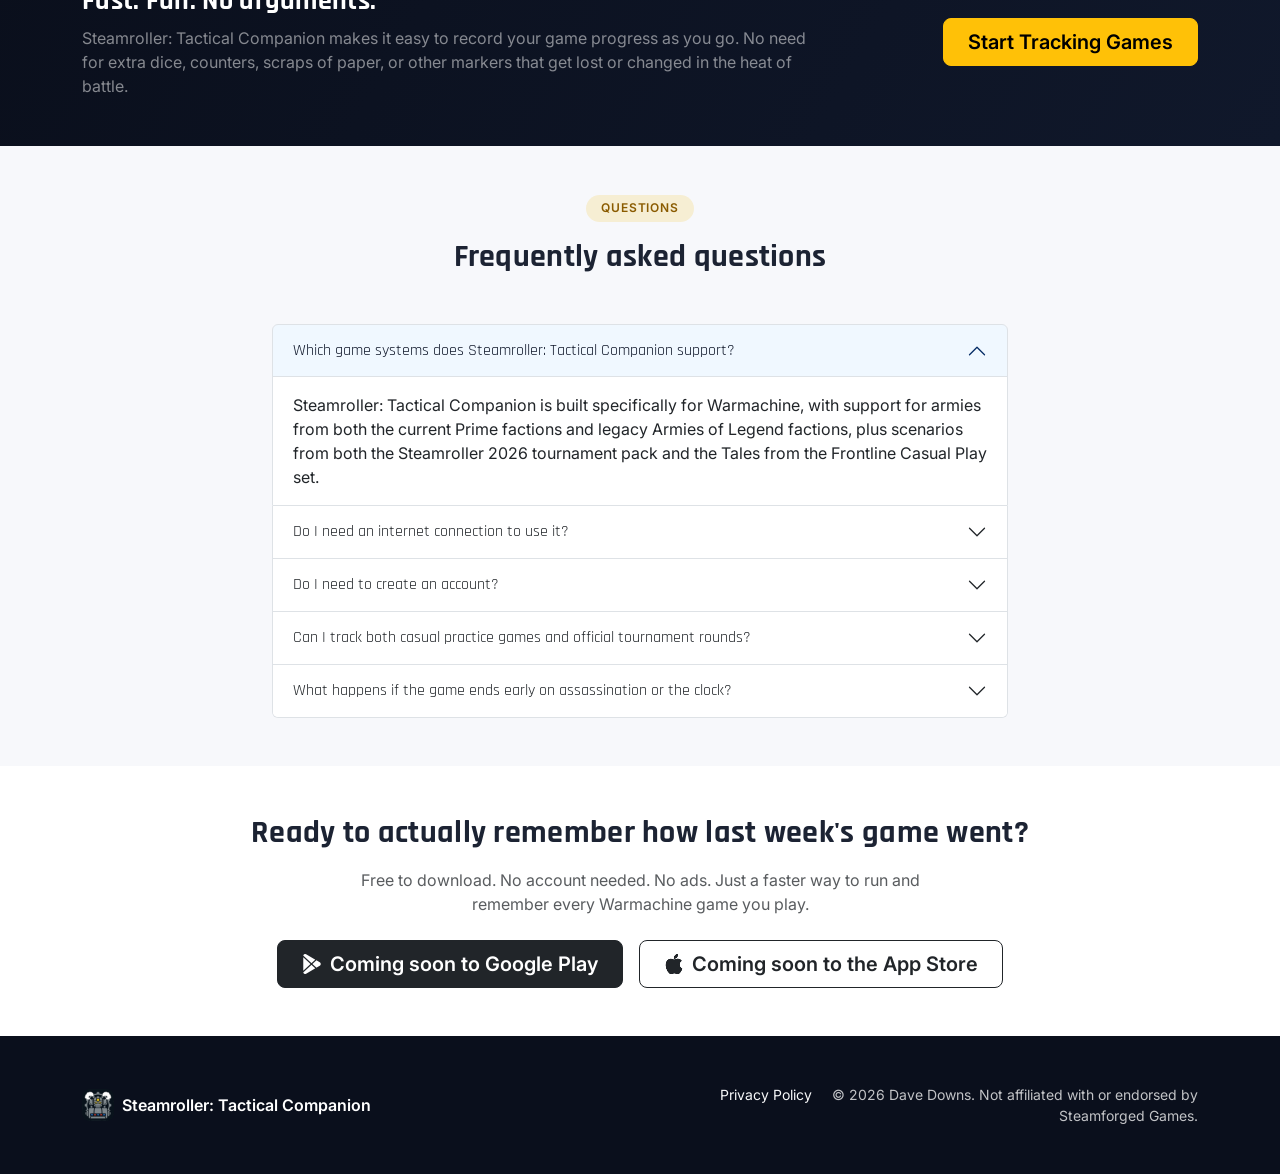
==== commit 638325bc: "Renamed to Steamroller: Tactical Companion" ====
--- a/index.html
+++ b/index.html
@@ -3,8 +3,8 @@
 <head>
   <meta charset="UTF-8" />
   <meta name="viewport" content="width=device-width, initial-scale=1" />
-  <title>Warmachine: Tactical Companion - Track Every Warmachine Game</title>
-  <meta name="description" content="Warmachine: Tactical Companion is the tabletop wargame session tracker for Warmachine players. Run the setup wizard, track VP turn-by-turn, and see your stats - all offline, no account required." />
+  <title>Steamroller: Tactical Companion - Track Every Warmachine Game</title>
+  <meta name="description" content="Steamroller: Tactical Companion is the tabletop wargame session tracker for Warmachine players. Run the setup wizard, track VP turn-by-turn, and see your stats - all offline, no account required." />
 
   <!-- Bootstrap 5 -->
   <link href="https://cdn.jsdelivr.net/npm/bootstrap@5.3.3/dist/css/bootstrap.min.css" rel="stylesheet">
@@ -23,8 +23,8 @@
   <nav class="navbar navbar-expand-lg navbar-dark fixed-top">
     <div class="container">
       <a class="navbar-brand d-flex align-items-center gap-2" href="#top">
-        <img src="assets/img/app-icon.png" alt="Warmachine: Tactical Companion icon" width="36" height="36" class="rounded-3">
-        <span>Warmachine: Tactical Companion</span>
+        <img src="assets/img/app-icon.png" alt="Steamroller: Tactical Companion icon" width="36" height="36" class="rounded-3">
+        <span>Steamroller: Tactical Companion</span>
       </a>
       <button class="navbar-toggler" type="button" data-bs-toggle="collapse" data-bs-target="#navMenu" aria-label="Toggle navigation">
         <span class="navbar-toggler-icon"></span>
@@ -51,7 +51,7 @@
           <span class="badge badge-eyebrow mb-3">Built for Warmachine</span>
           <h1 class="hero-title mb-4">Every roll-off, every scenario, every crushing victory - tracked.</h1>
           <p class="hero-lead mb-4">
-            Warmachine: Tactical Companion is the pocket companion for Warmachine players who are done accidentally rolling their VP dice or tracking things on scraps of paper. 
+            Steamroller: Tactical Companion is the pocket companion for Warmachine players who are done accidentally rolling their VP dice or tracking things on scraps of paper. 
             Run a guided game setup, track turn-by-turn scoring live at the table, and build a real record of your wins, losses, and favourite armies.
           </p>
           <div class="d-flex flex-wrap gap-3">
@@ -68,7 +68,7 @@
           <div class="hero-phone-wrap text-center">
             <div class="phone-mockup mx-auto">
               <div class="phone-notch"></div>
-              <img src="images/screenshots/summary.png" alt="Warmachine: Tactical Companion game summary screen showing recently completed game" class="phone-screen">
+              <img src="images/screenshots/summary.png" alt="Steamroller: Tactical Companion game summary screen showing recently completed game" class="phone-screen">
             </div>
           </div>
         </div>
@@ -108,7 +108,7 @@
         <span class="badge badge-eyebrow mb-3">Why players use it</span>
         <h2 class="section-title">Everything you need at the table, nothing you don't</h2>
         <p class="text-muted">
-          Warmachine: Tactical Companion replaces the notepad, the VP dice, and the "wait, whose turn was it
+          Steamroller: Tactical Companion replaces the notepad, the VP dice, and the "wait, whose turn was it
           to score?" arguments with one focused tool built around how Warmachine is actually played.
         </p>
       </div>
@@ -274,7 +274,7 @@
         <div class="col-lg-8">
           <h2 class="h3 fw-bold mb-2 text-white">Fast. Fun. No arguments.</h2>
           <p class="text-white-50 mb-0">
-            Warmachine: Tactical Companion makes it easy to record your game progress as you go.
+            Steamroller: Tactical Companion makes it easy to record your game progress as you go.
             No need for extra dice, counters, scraps of paper, or other markers that get lost or changed in the heat of battle.
           </p>
         </div>
@@ -298,12 +298,12 @@
             <div class="accordion-item">
               <h3 class="accordion-header">
                 <button class="accordion-button" type="button" data-bs-toggle="collapse" data-bs-target="#faq1">
-                  Which game systems does Warmachine: Tactical Companion support?
+                  Which game systems does Steamroller: Tactical Companion support?
                 </button>
               </h3>
               <div id="faq1" class="accordion-collapse collapse show" data-bs-parent="#faqAccordion">
                 <div class="accordion-body">
-                  Warmachine: Tactical Companion is built specifically for Warmachine, with support for armies from
+                  Steamroller: Tactical Companion is built specifically for Warmachine, with support for armies from
                   both the current Prime factions and legacy Armies of Legend factions, plus scenarios from
                   both the Steamroller 2026 tournament pack and the Tales from the Frontline Casual Play set.
                 </div>
@@ -392,8 +392,8 @@
     <div class="container">
       <div class="row gy-4 align-items-center">
         <div class="col-md-6 d-flex align-items-center gap-2">
-          <img src="assets/img/app-icon.png" alt="Warmachine: Tactical Companion icon" width="32" height="32" class="rounded-3">
-          <span class="fw-semibold">Warmachine: Tactical Companion</span>
+          <img src="assets/img/app-icon.png" alt="Steamroller: Tactical Companion icon" width="32" height="32" class="rounded-3">
+          <span class="fw-semibold">Steamroller: Tactical Companion</span>
         </div>
         <div class="col-md-6 text-md-end small">
           <a href="privacy/" class="link-light text-decoration-none me-3">Privacy Policy</a>
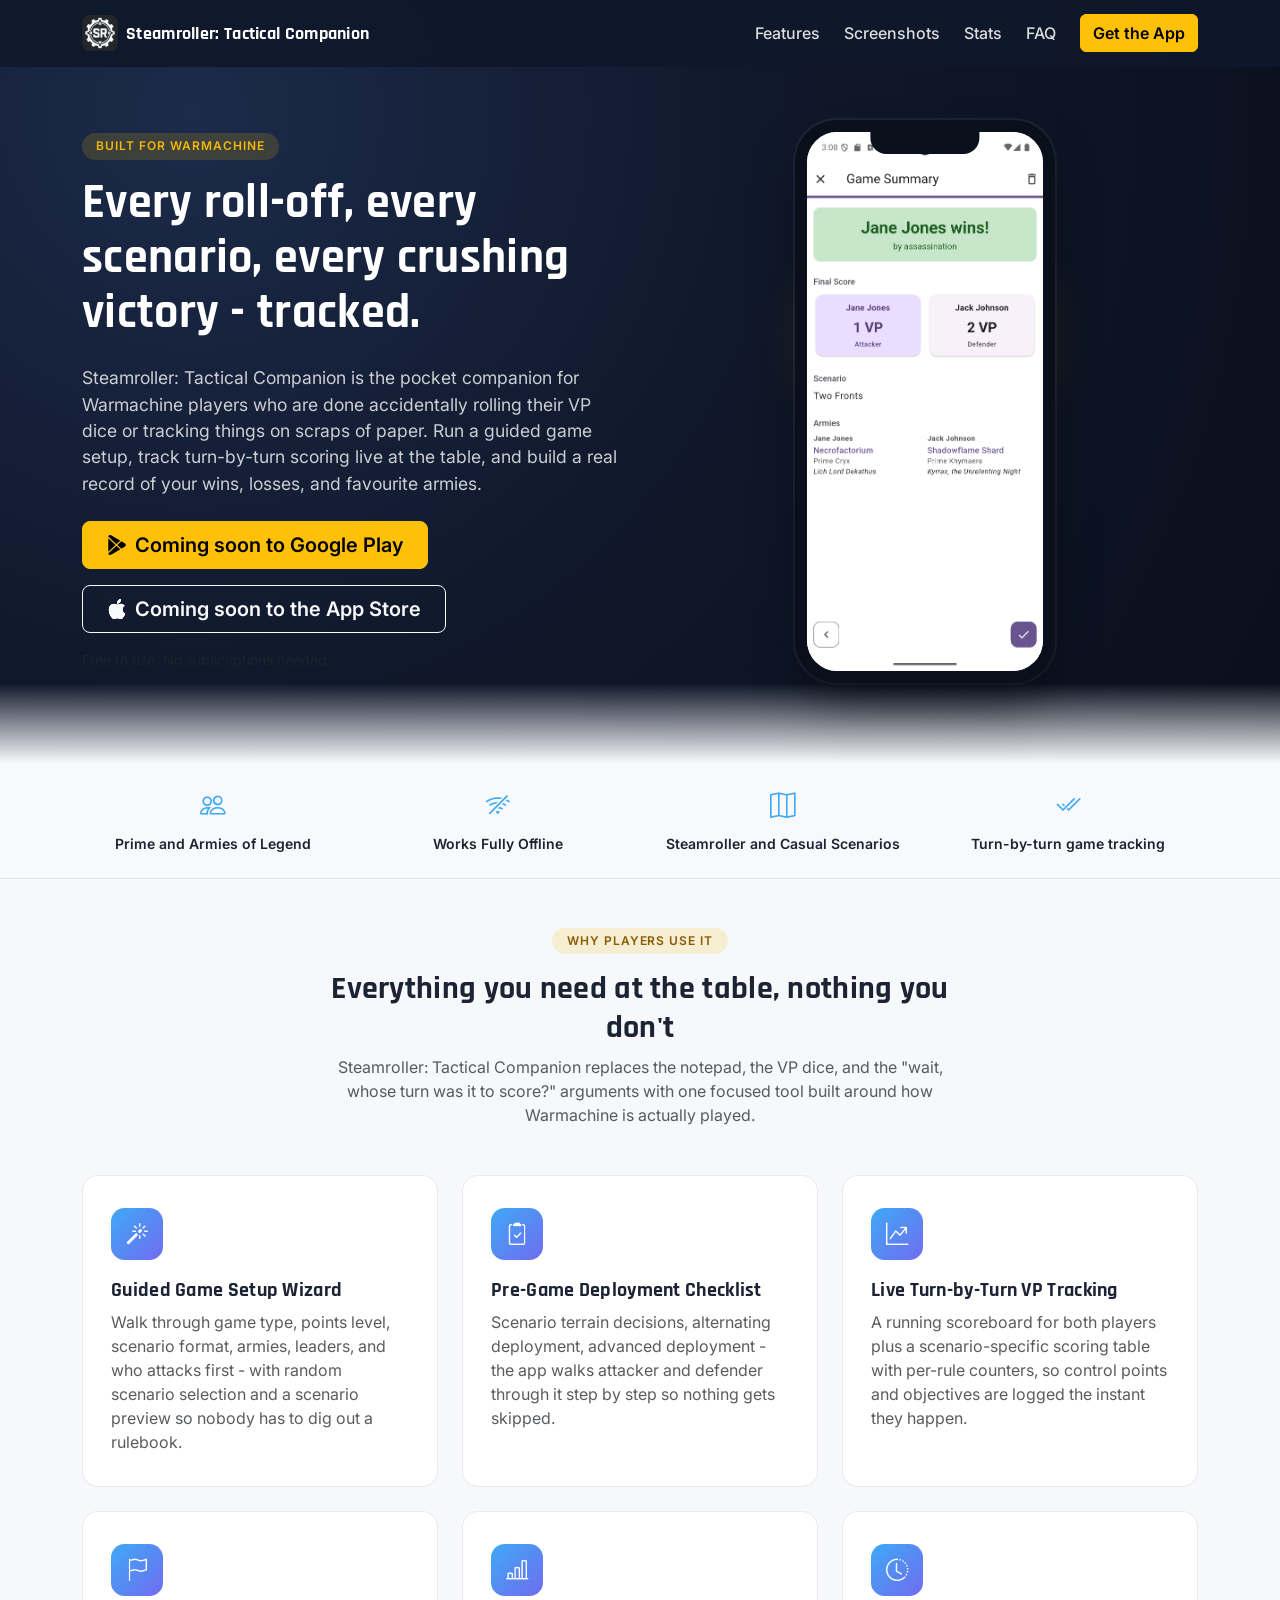
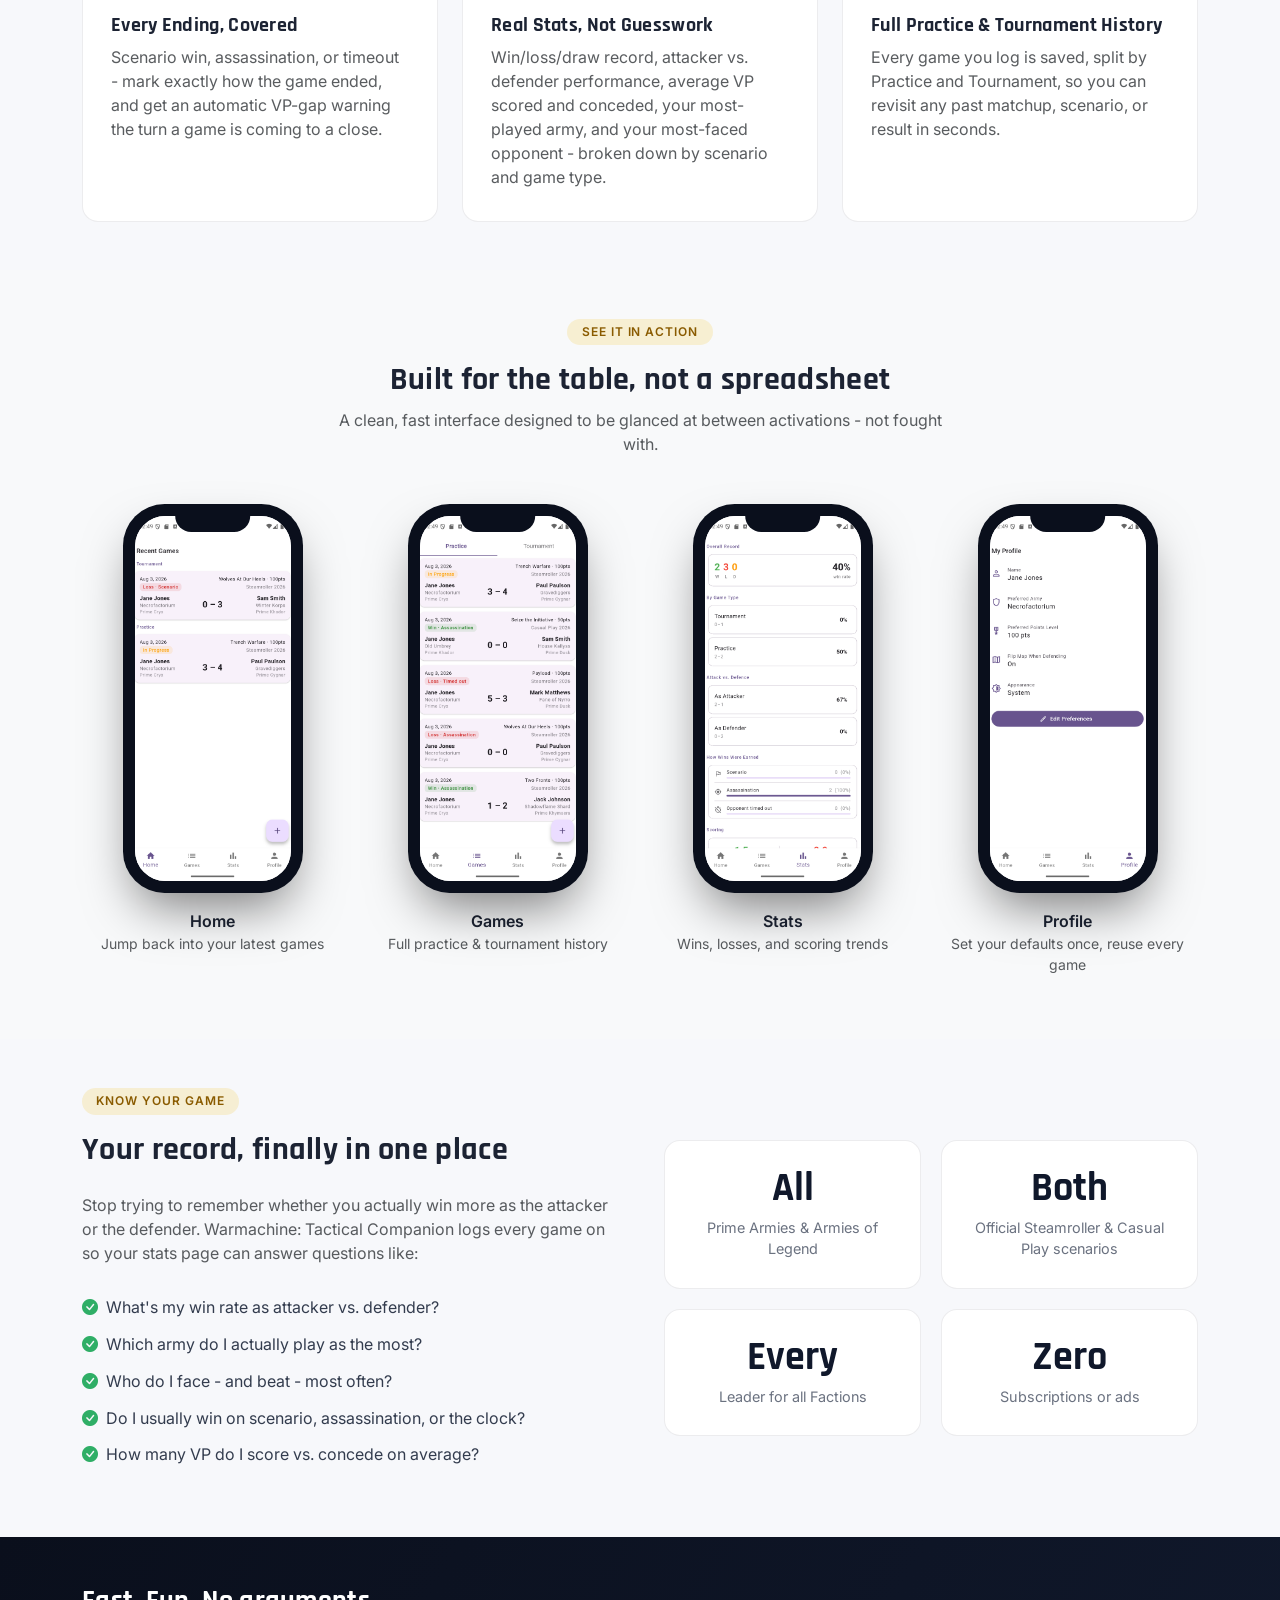
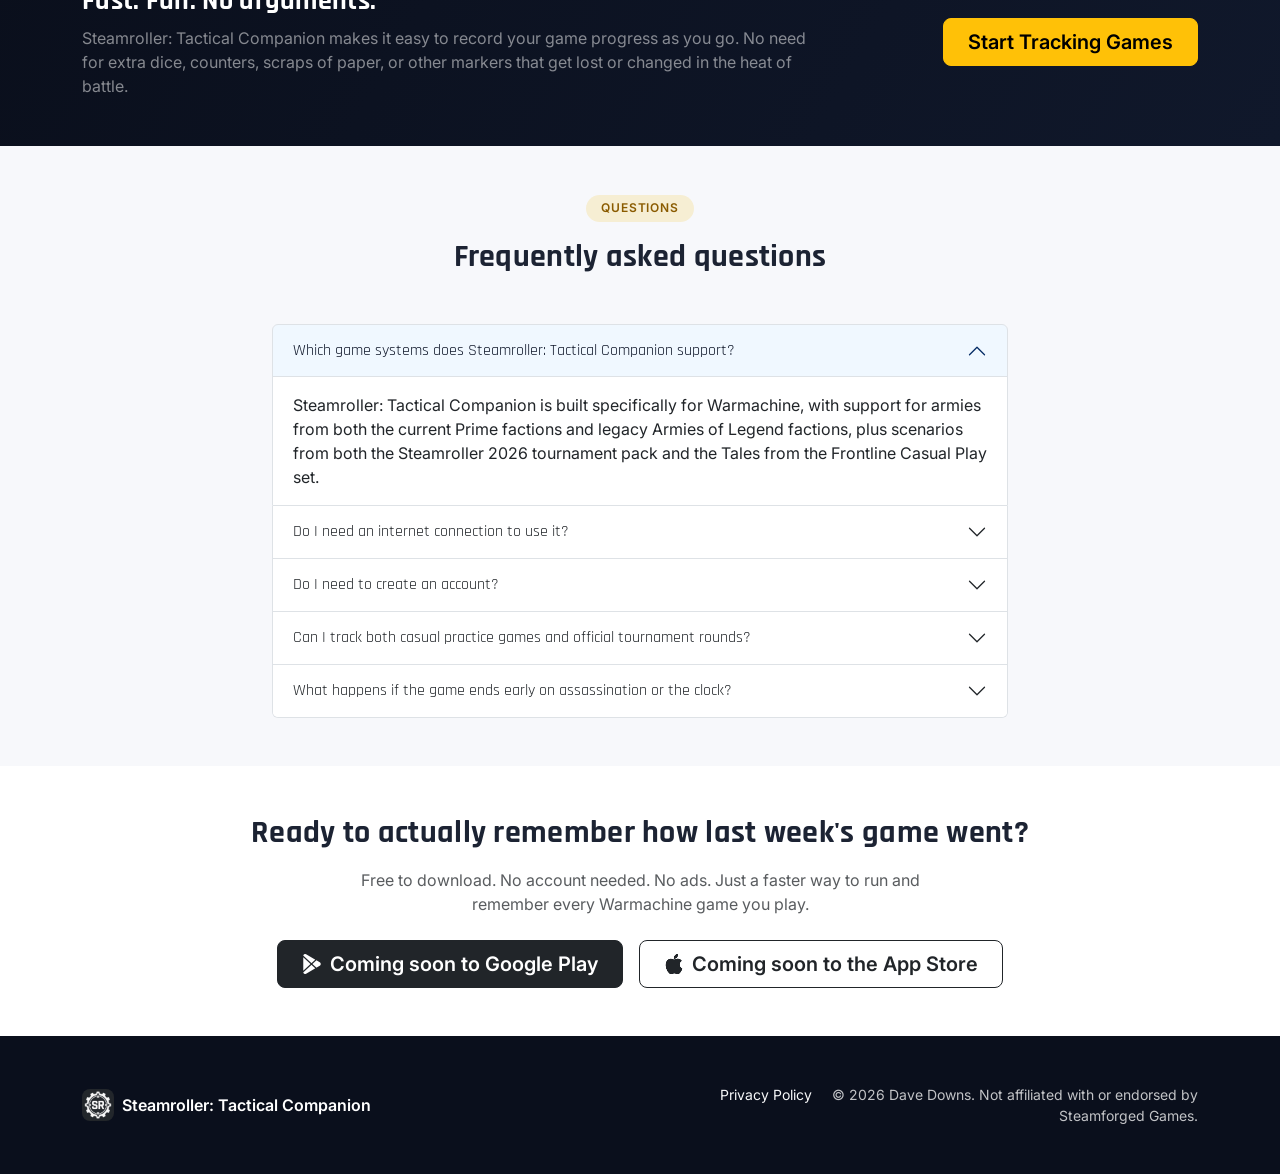
==== commit e7778ab2: "Improved callout text" ====
--- a/index.html
+++ b/index.html
@@ -246,19 +246,19 @@
         <div class="col-lg-6">
           <div class="stat-card-grid">
             <div class="stat-card">
-              <div class="stat-number">54</div>
-              <div class="stat-label">Armies across Prime &amp; Armies of Legend</div>
+              <div class="stat-number">All</div>
+              <div class="stat-label">Prime Armies &amp; Armies of Legend</div>
             </div>
             <div class="stat-card">
-              <div class="stat-number">13</div>
+              <div class="stat-number">Both</div>
               <div class="stat-label">Official Steamroller &amp; Casual Play scenarios</div>
             </div>
             <div class="stat-card">
-              <div class="stat-number">2</div>
-              <div class="stat-label">Game formats - Practice &amp; Tournament</div>
+              <div class="stat-number">Every</div>
+              <div class="stat-label">Leader for all Factions</div>
             </div>
             <div class="stat-card">
-              <div class="stat-number">0</div>
+              <div class="stat-number">Zero</div>
               <div class="stat-label">Subscriptions or ads</div>
             </div>
           </div>
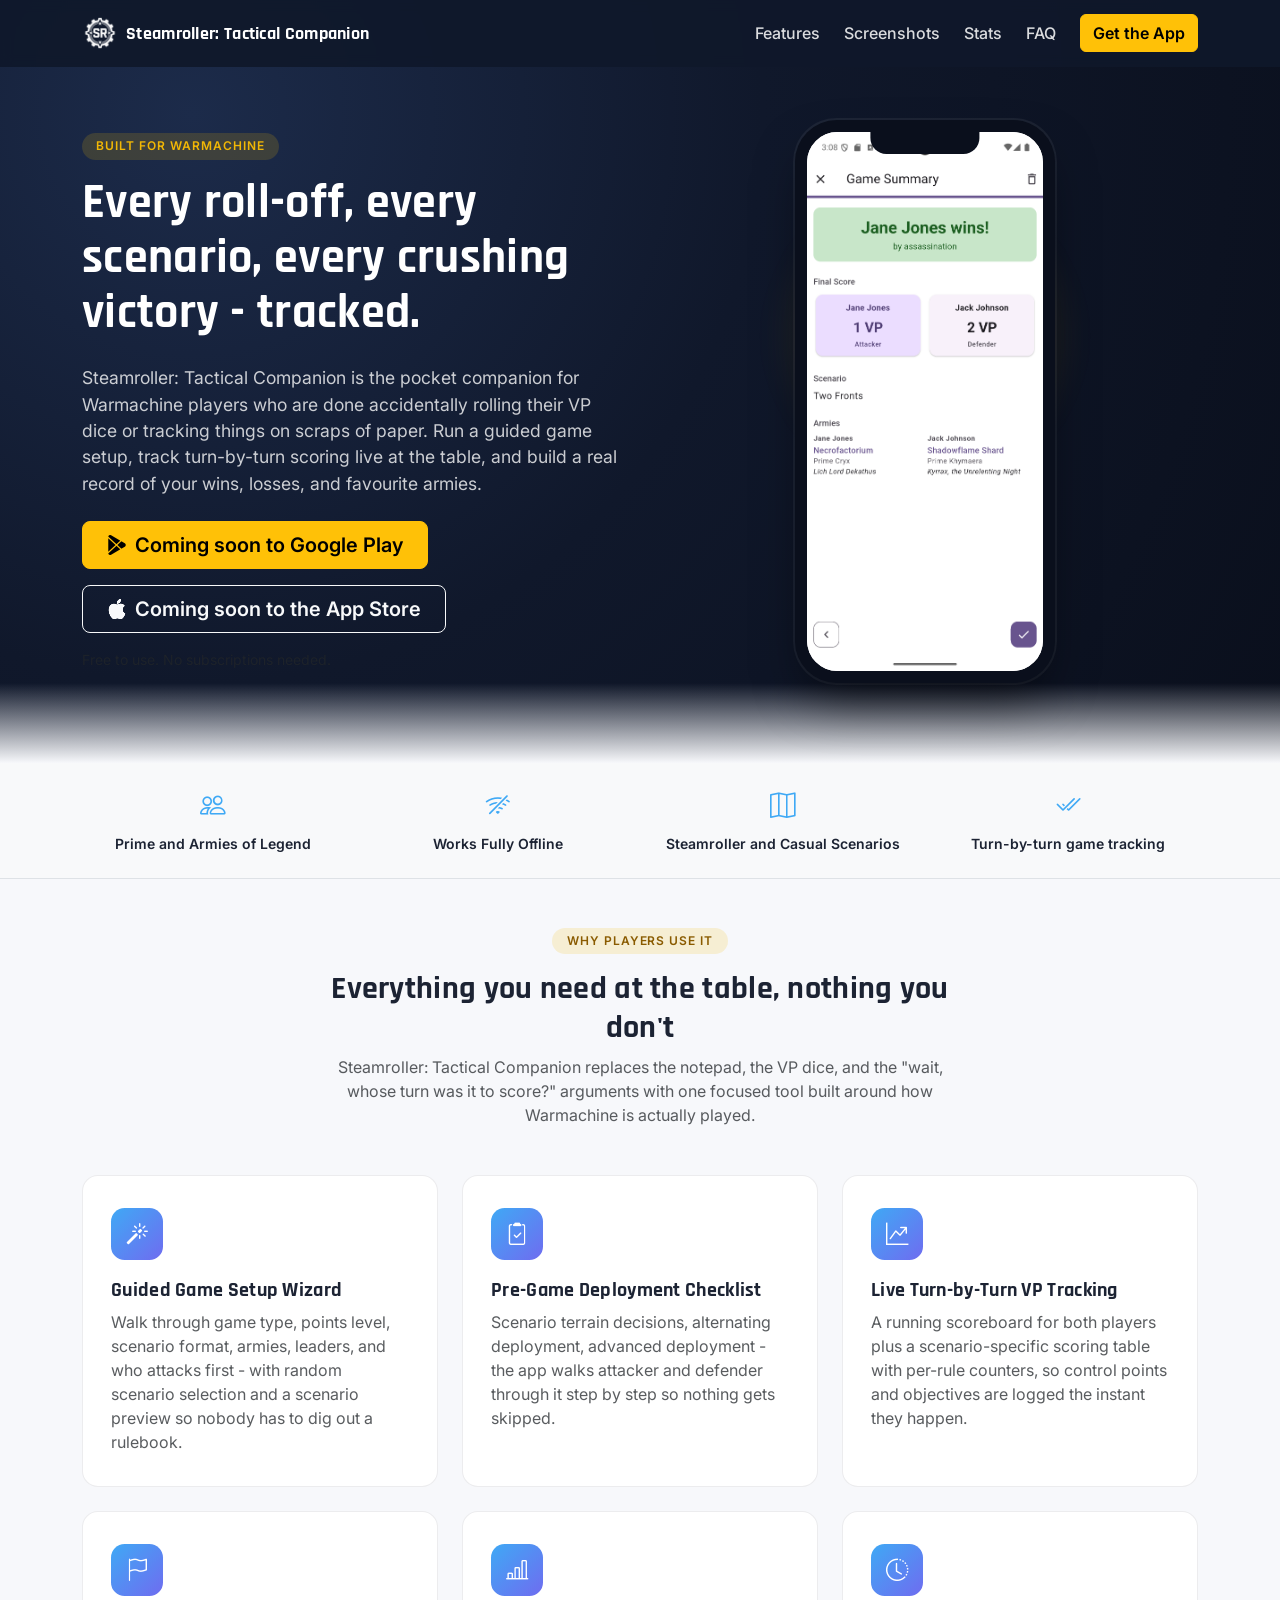
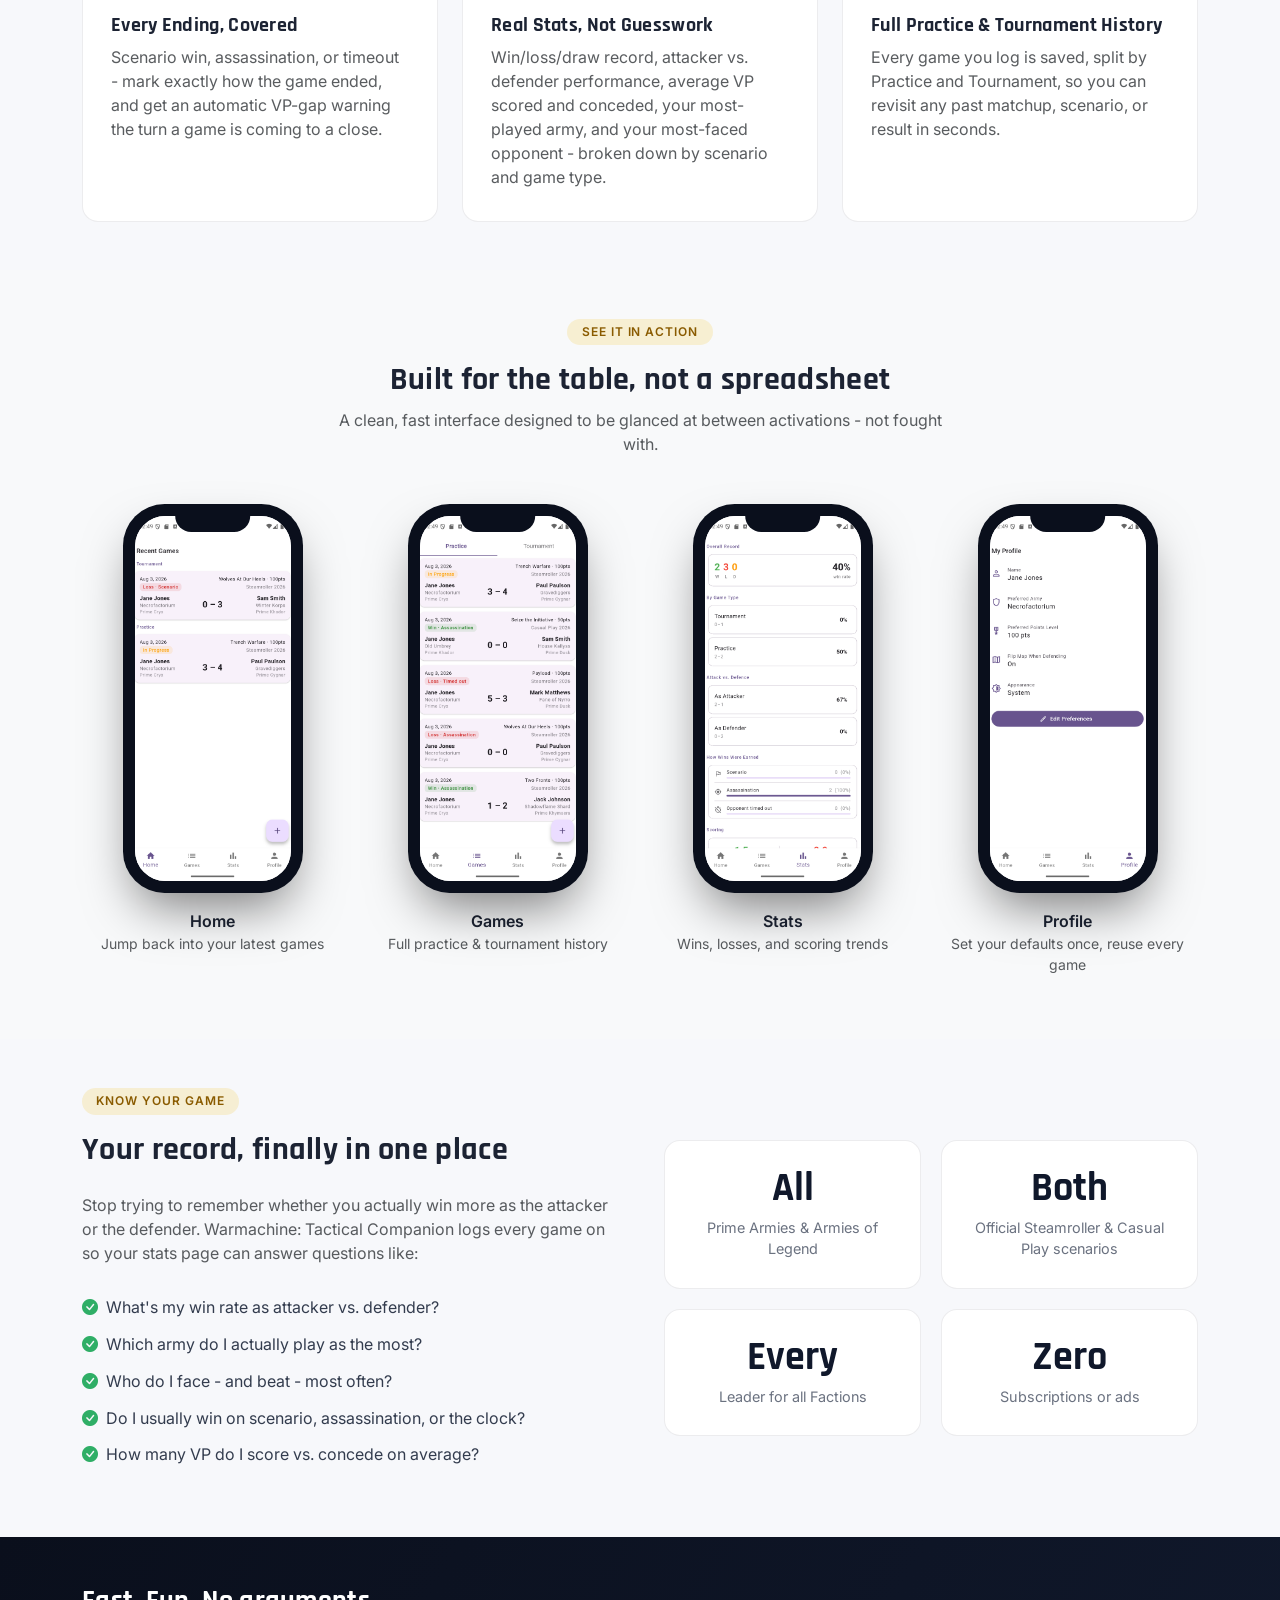
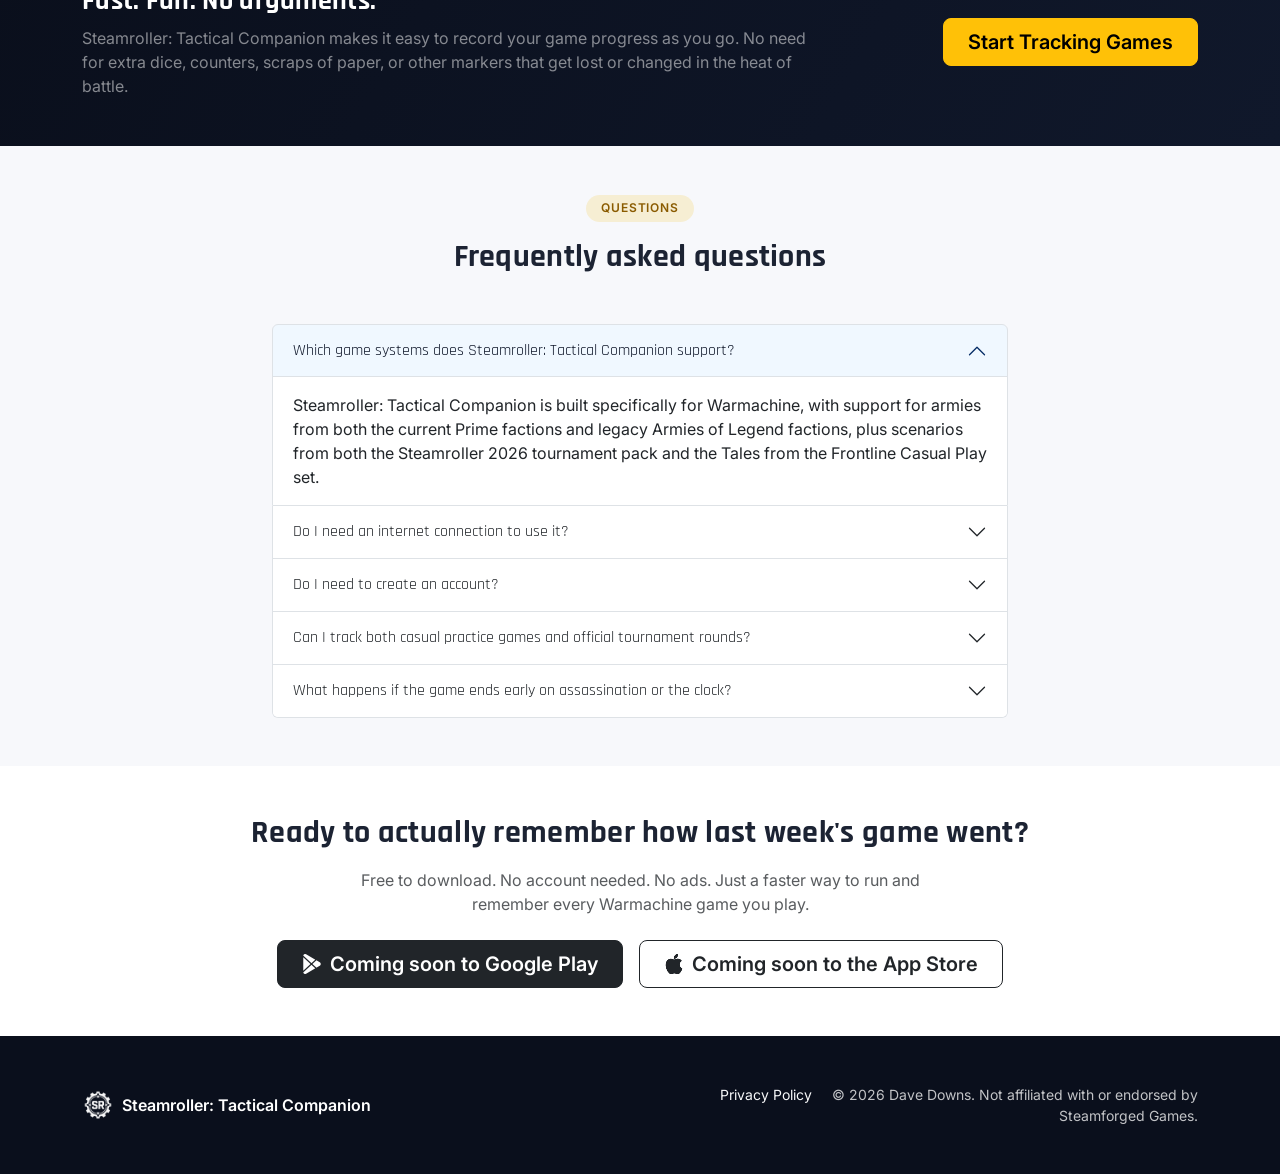
==== commit 44a88b84: "Use cleaned-up, artifact-free app icon in the header, footer, and favicon Co-authored-by: Copilot <2" ====
--- a/index.html
+++ b/index.html
@@ -23,7 +23,7 @@
   <nav class="navbar navbar-expand-lg navbar-dark fixed-top">
     <div class="container">
       <a class="navbar-brand d-flex align-items-center gap-2" href="#top">
-        <img src="assets/img/app-icon.png" alt="Steamroller: Tactical Companion icon" width="36" height="36" class="rounded-3">
+        <img src="assets/img/app-icon-foreground.png" alt="Steamroller: Tactical Companion icon" width="36" height="36" class="rounded-3">
         <span>Steamroller: Tactical Companion</span>
       </a>
       <button class="navbar-toggler" type="button" data-bs-toggle="collapse" data-bs-target="#navMenu" aria-label="Toggle navigation">
@@ -392,7 +392,7 @@
     <div class="container">
       <div class="row gy-4 align-items-center">
         <div class="col-md-6 d-flex align-items-center gap-2">
-          <img src="assets/img/app-icon.png" alt="Steamroller: Tactical Companion icon" width="32" height="32" class="rounded-3">
+          <img src="assets/img/app-icon-foreground.png" alt="Steamroller: Tactical Companion icon" width="32" height="32" class="rounded-3">
           <span class="fw-semibold">Steamroller: Tactical Companion</span>
         </div>
         <div class="col-md-6 text-md-end small">
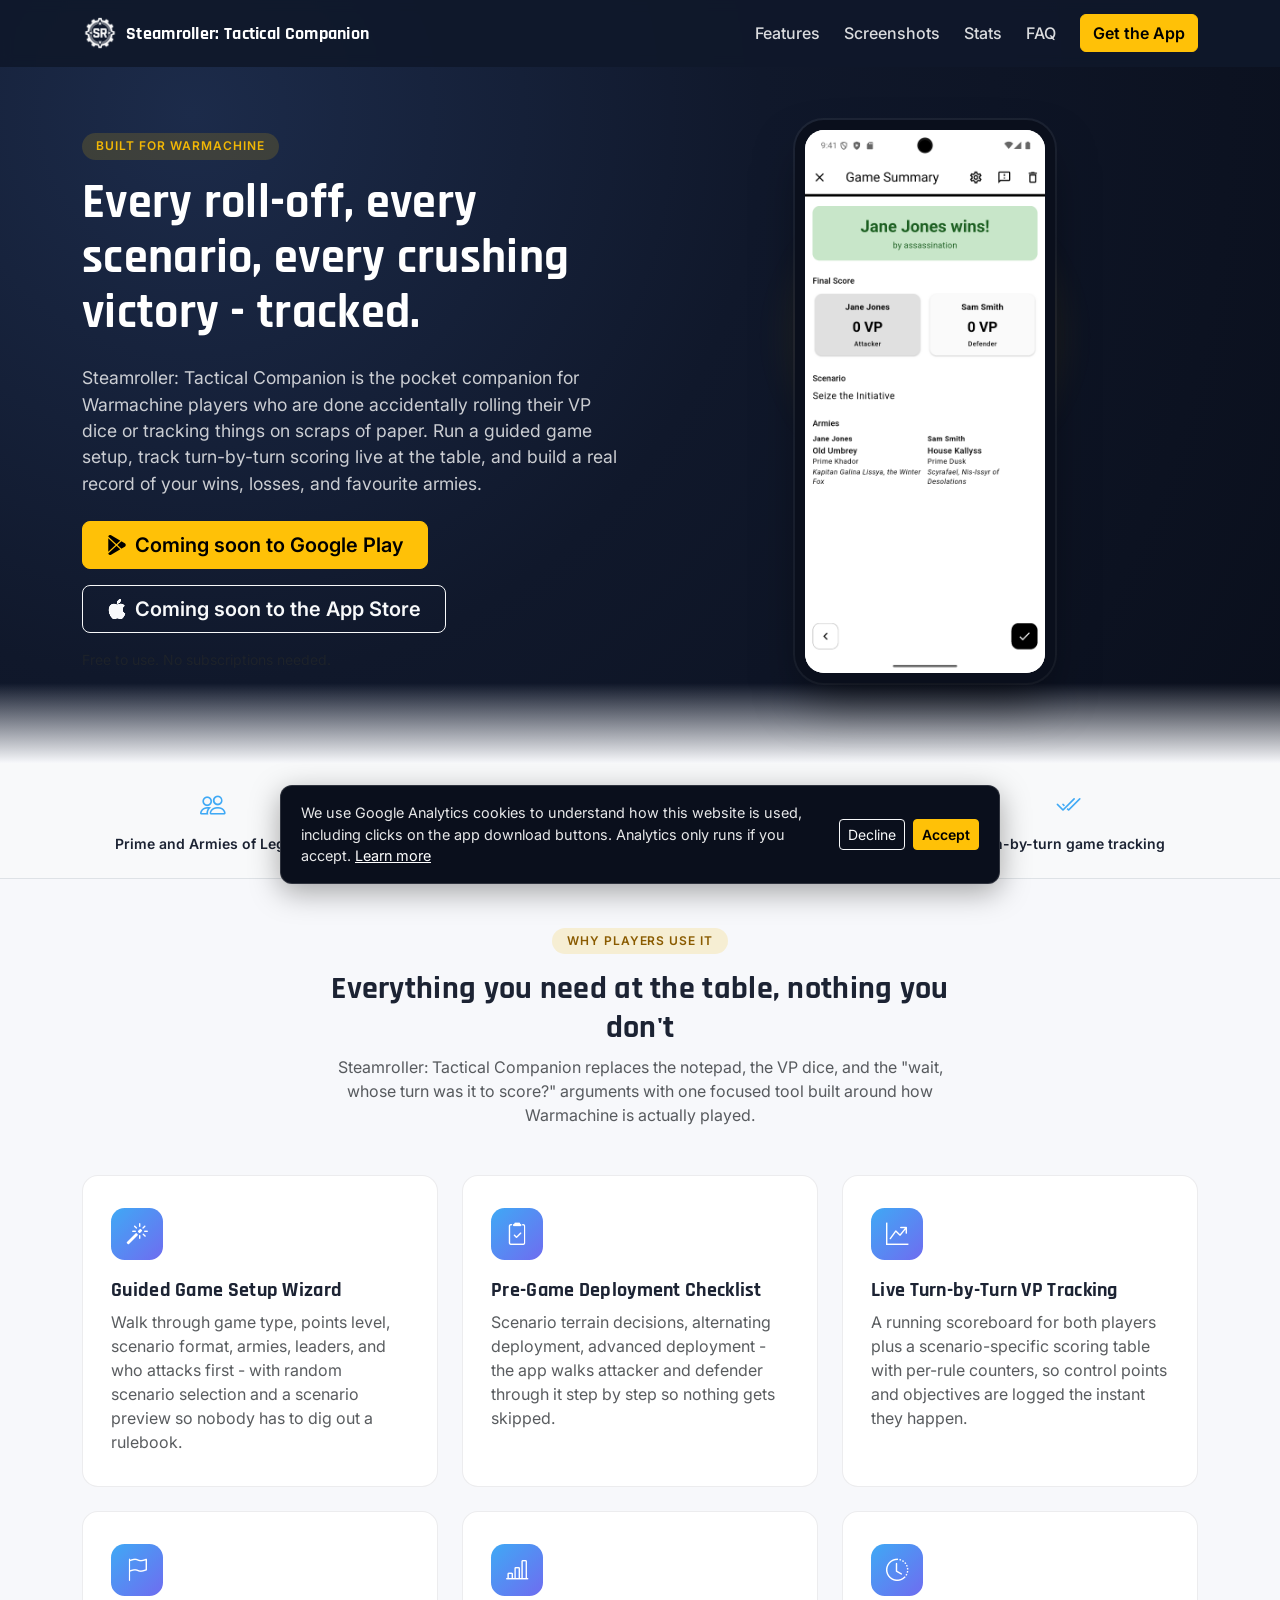
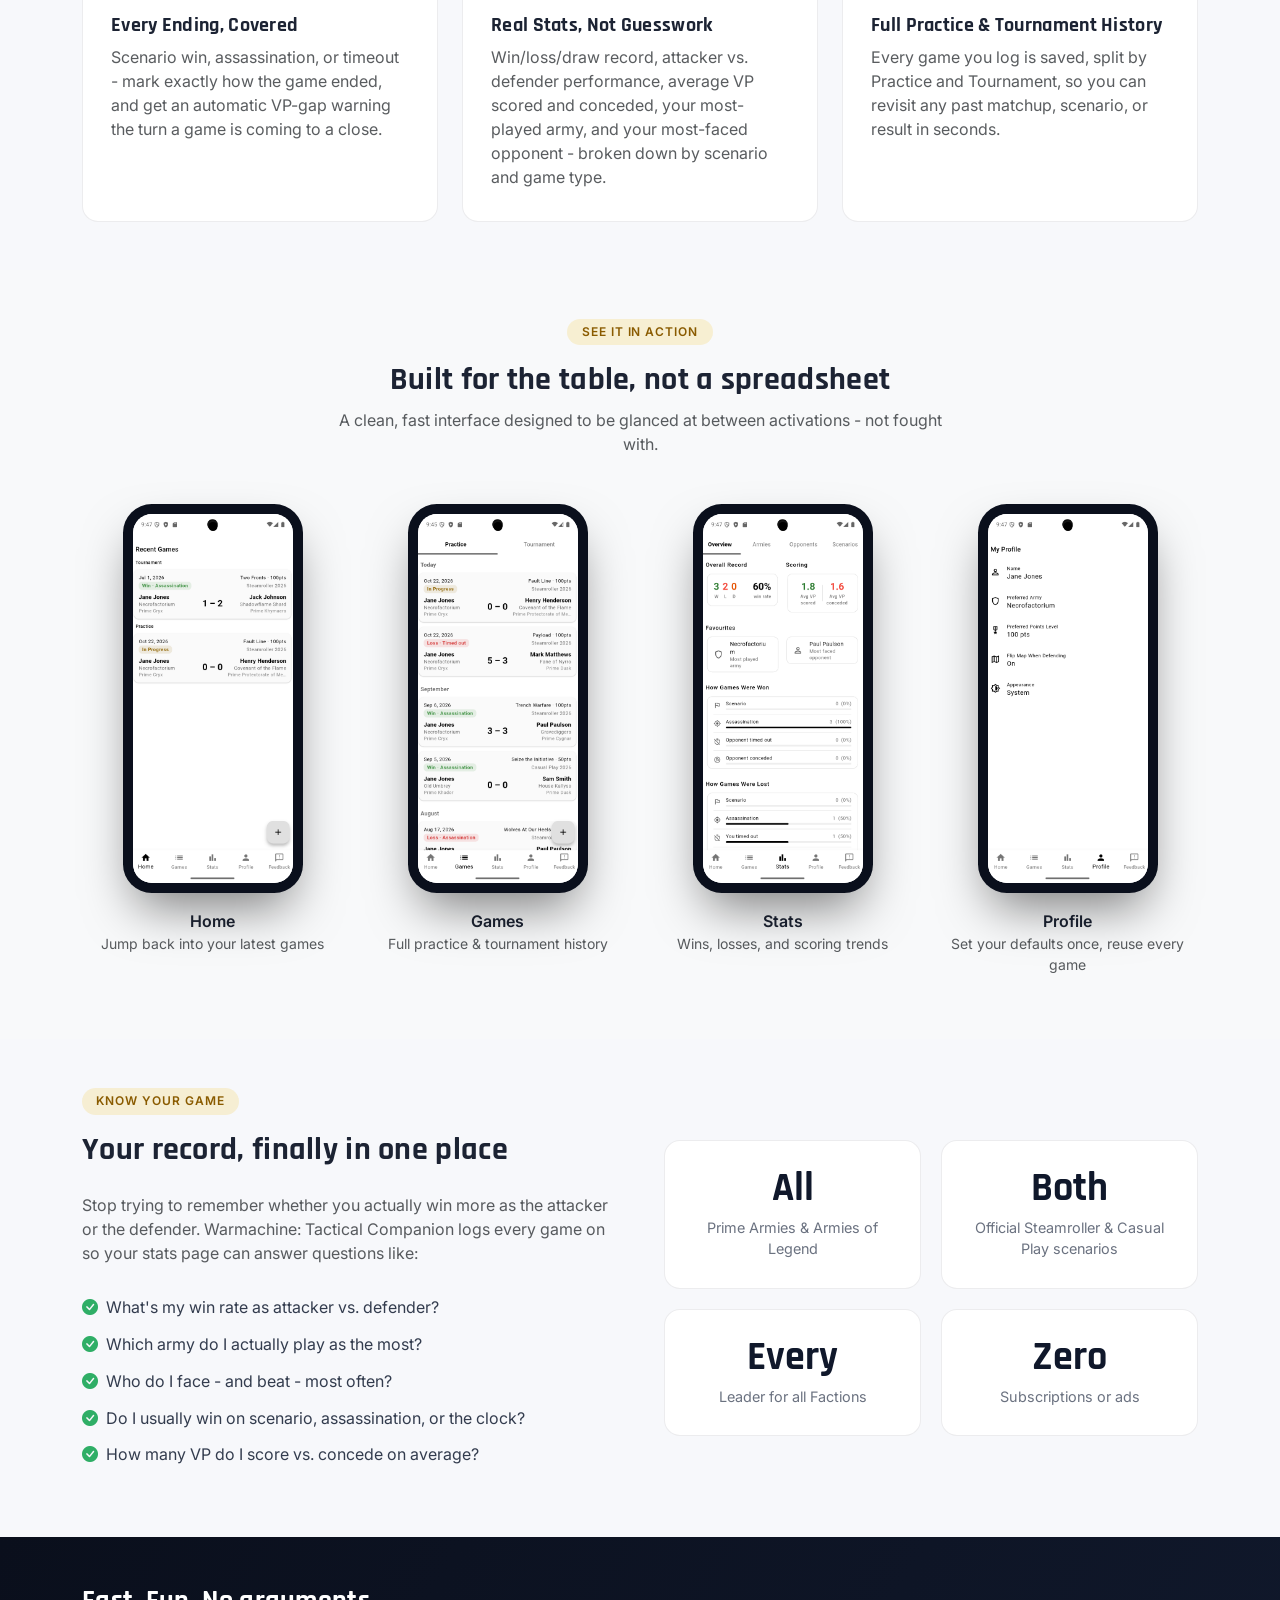
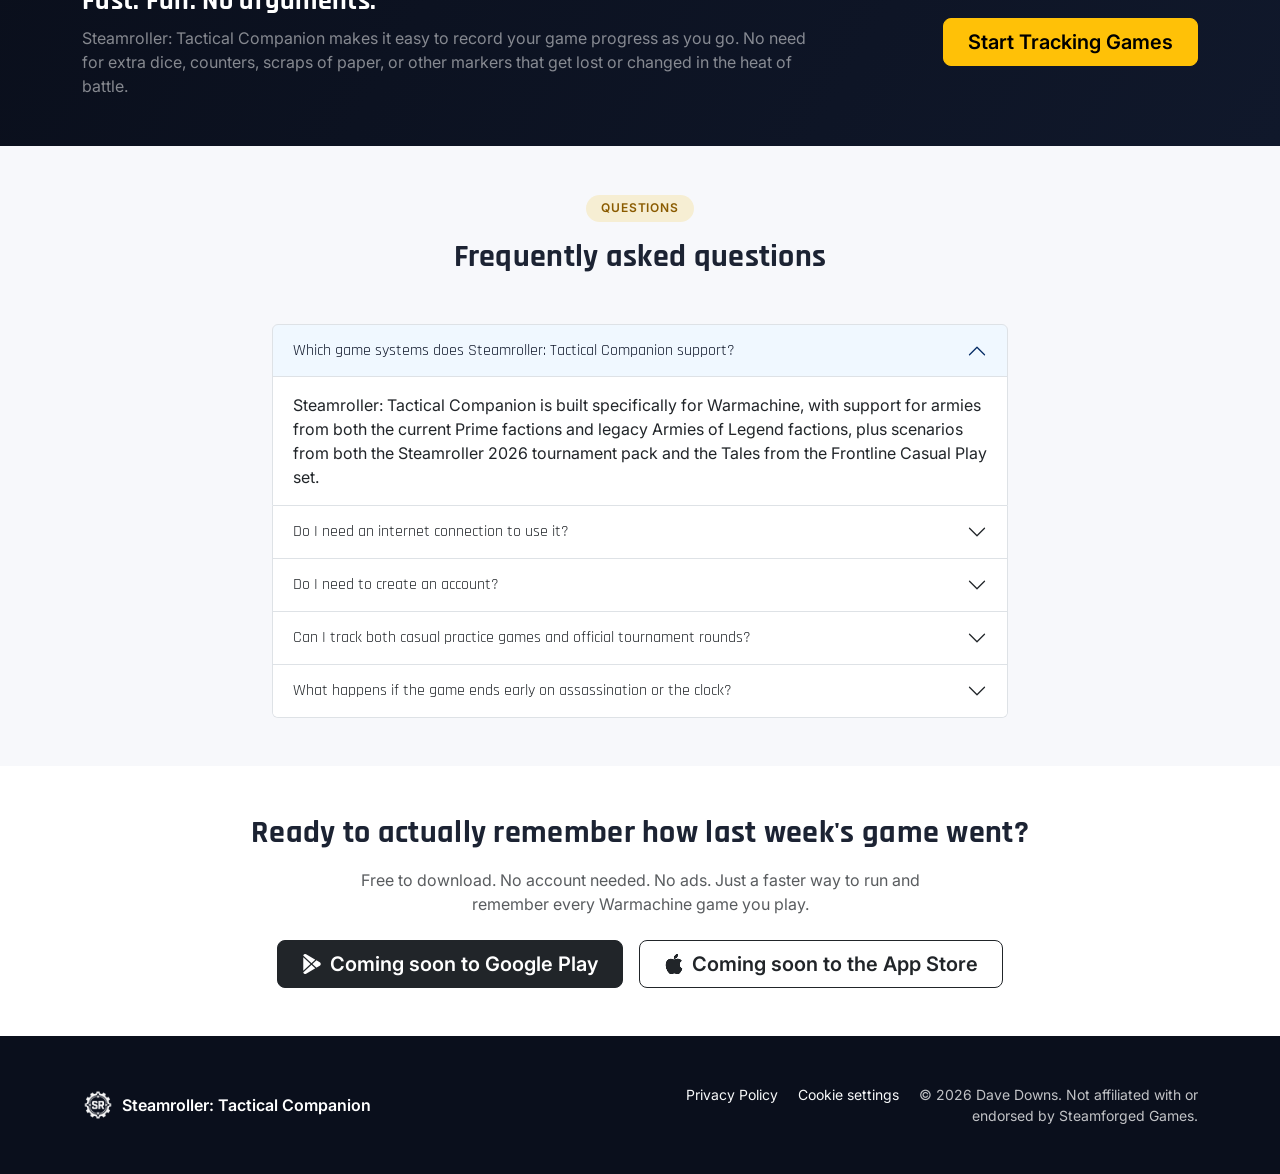
==== commit 99c88510: "Add Google Tag Manager analytics with consent banner and update privacy policy" ====
--- a/index.html
+++ b/index.html
@@ -16,6 +16,7 @@
 
   <link rel="icon" href="assets/img/app-icon.png">
   <link rel="stylesheet" href="assets/css/style.css">
+  <script src="/assets/js/analytics.js"></script>
 </head>
 <body>
 
@@ -55,10 +56,10 @@
             Run a guided game setup, track turn-by-turn scoring live at the table, and build a real record of your wins, losses, and favourite armies.
           </p>
           <div class="d-flex flex-wrap gap-3">
-            <a href="#" class="btn btn-warning btn-lg fw-semibold px-4">
+            <a href="#" data-install-store="google_play" data-install-location="hero" class="btn btn-warning btn-lg fw-semibold px-4">
               <i class="bi bi-google-play me-2"></i>Coming soon to Google Play
             </a>
-            <a href="#" class="btn btn-outline-light btn-lg fw-semibold px-4">
+            <a href="#" data-install-store="app_store" data-install-location="hero" class="btn btn-outline-light btn-lg fw-semibold px-4">
               <i class="bi bi-apple me-2"></i>Coming soon to the App Store
             </a>
           </div>
@@ -377,10 +378,10 @@
         Free to download. No account needed. No ads. Just a faster way to run and remember every Warmachine game you play.
       </p>
       <div class="d-flex flex-wrap gap-3 justify-content-center">
-        <a href="#" class="btn btn-dark btn-lg fw-semibold px-4">
+        <a href="#" data-install-store="google_play" data-install-location="final_cta" class="btn btn-dark btn-lg fw-semibold px-4">
           <i class="bi bi-google-play me-2"></i>Coming soon to Google Play
         </a>
-        <a href="#" class="btn btn-outline-dark btn-lg fw-semibold px-4">
+        <a href="#" data-install-store="app_store" data-install-location="final_cta" class="btn btn-outline-dark btn-lg fw-semibold px-4">
           <i class="bi bi-apple me-2"></i>Coming soon to the App Store
         </a>
       </div>
@@ -397,6 +398,7 @@
         </div>
         <div class="col-md-6 text-md-end small">
           <a href="privacy/" class="link-light text-decoration-none me-3">Privacy Policy</a>
+          <a href="#" data-cookie-settings class="link-light text-decoration-none me-3">Cookie settings</a>
           &copy; <span id="year"></span> Dave Downs. Not affiliated with or endorsed by Steamforged Games.
         </div>
       </div>
--- a/assets/css/style.css
+++ b/assets/css/style.css
@@ -98,8 +98,8 @@
   width: 260px;
   aspect-ratio: 390 / 844;
   background: #0a0f1c;
-  border-radius: 2.6rem;
-  padding: 12px;
+  border-radius: 1.8rem;
+  padding: 10px;
   box-shadow:
     0 25px 50px -12px rgba(0, 0, 0, 0.5),
     0 0 0 2px rgba(255, 255, 255, 0.06);
@@ -111,18 +111,21 @@
 
 .phone-notch {
   position: absolute;
-  top: 12px;
+  top: 20px;
   left: 50%;
   transform: translateX(-50%);
-  width: 42%;
-  height: 22px;
-  background: #0a0f1c;
-  border-radius: 0 0 1rem 1rem;
+  width: 12px;
+  height: 12px;
+  background: #000;
+  border-radius: 50%;
+  box-shadow: 0 0 0 2px rgba(255, 255, 255, 0.08);
   z-index: 2;
 }
 
 .phone-mockup-sm .phone-notch {
-  height: 16px;
+  top: 18px;
+  width: 9px;
+  height: 9px;
 }
 
 .phone-screen {
@@ -130,7 +133,7 @@
   height: 100%;
   object-fit: cover;
   object-position: top center;
-  border-radius: 1.9rem;
+  border-radius: 1.2rem;
   background-color: #fff;
   display: block;
 }
@@ -248,6 +251,41 @@
   color: #fff;
 }
 
+/* Cookie banner */
+#cookie-banner {
+  position: fixed;
+  left: 1rem;
+  right: 1rem;
+  bottom: 1rem;
+  z-index: 2000;
+  max-width: 720px;
+  margin: 0 auto;
+  padding: 1rem 1.25rem;
+  display: flex;
+  flex-wrap: wrap;
+  align-items: center;
+  gap: 1rem;
+  background: var(--sr-navy-dark);
+  color: rgba(255, 255, 255, 0.9);
+  border: 1px solid rgba(255, 255, 255, 0.15);
+  border-radius: 0.75rem;
+  box-shadow: 0 8px 30px rgba(0, 0, 0, 0.35);
+  font-size: 0.9rem;
+}
+
+#cookie-banner p {
+  flex: 1 1 300px;
+}
+
+#cookie-banner a {
+  color: #fff;
+}
+
+.cookie-banner-actions {
+  display: flex;
+  gap: 0.5rem;
+}
+
 /* Accordion tweaks */
 .accordion-button:not(.collapsed) {
   background-color: rgba(63, 169, 245, 0.08);
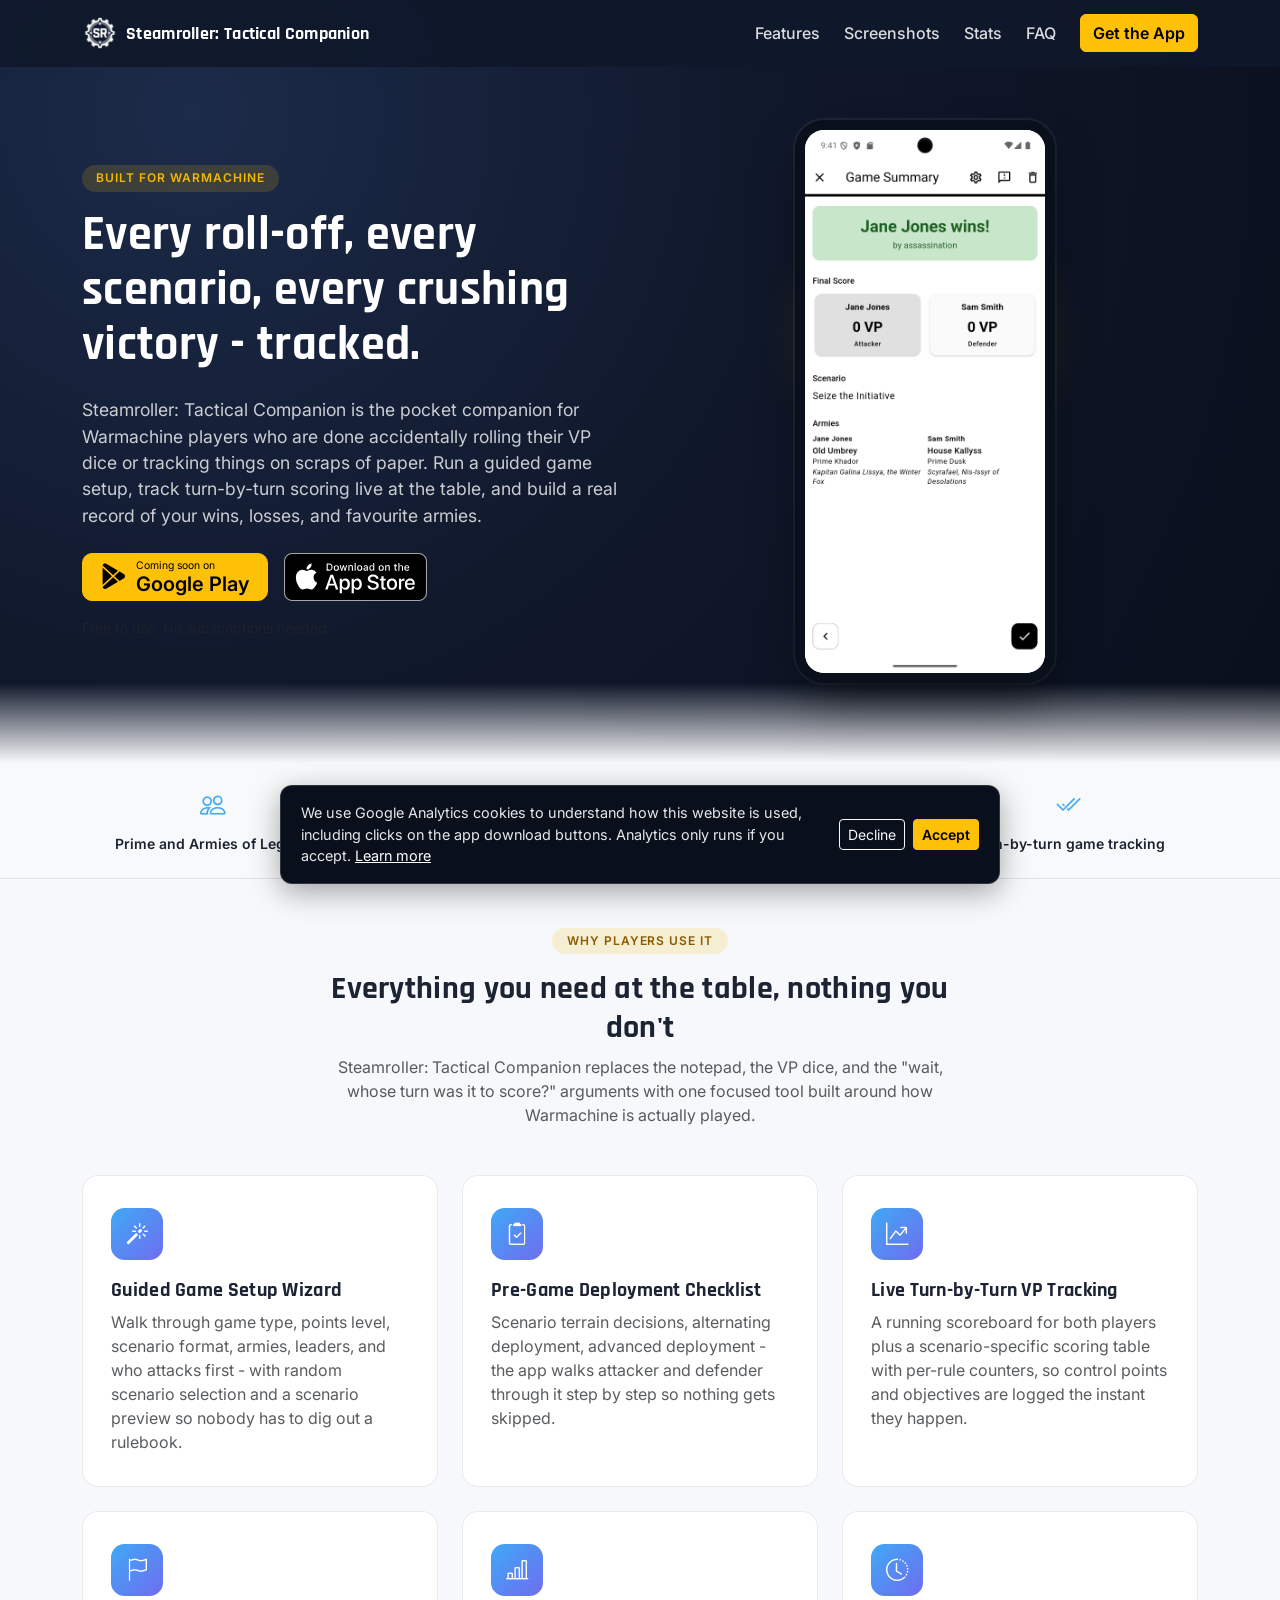
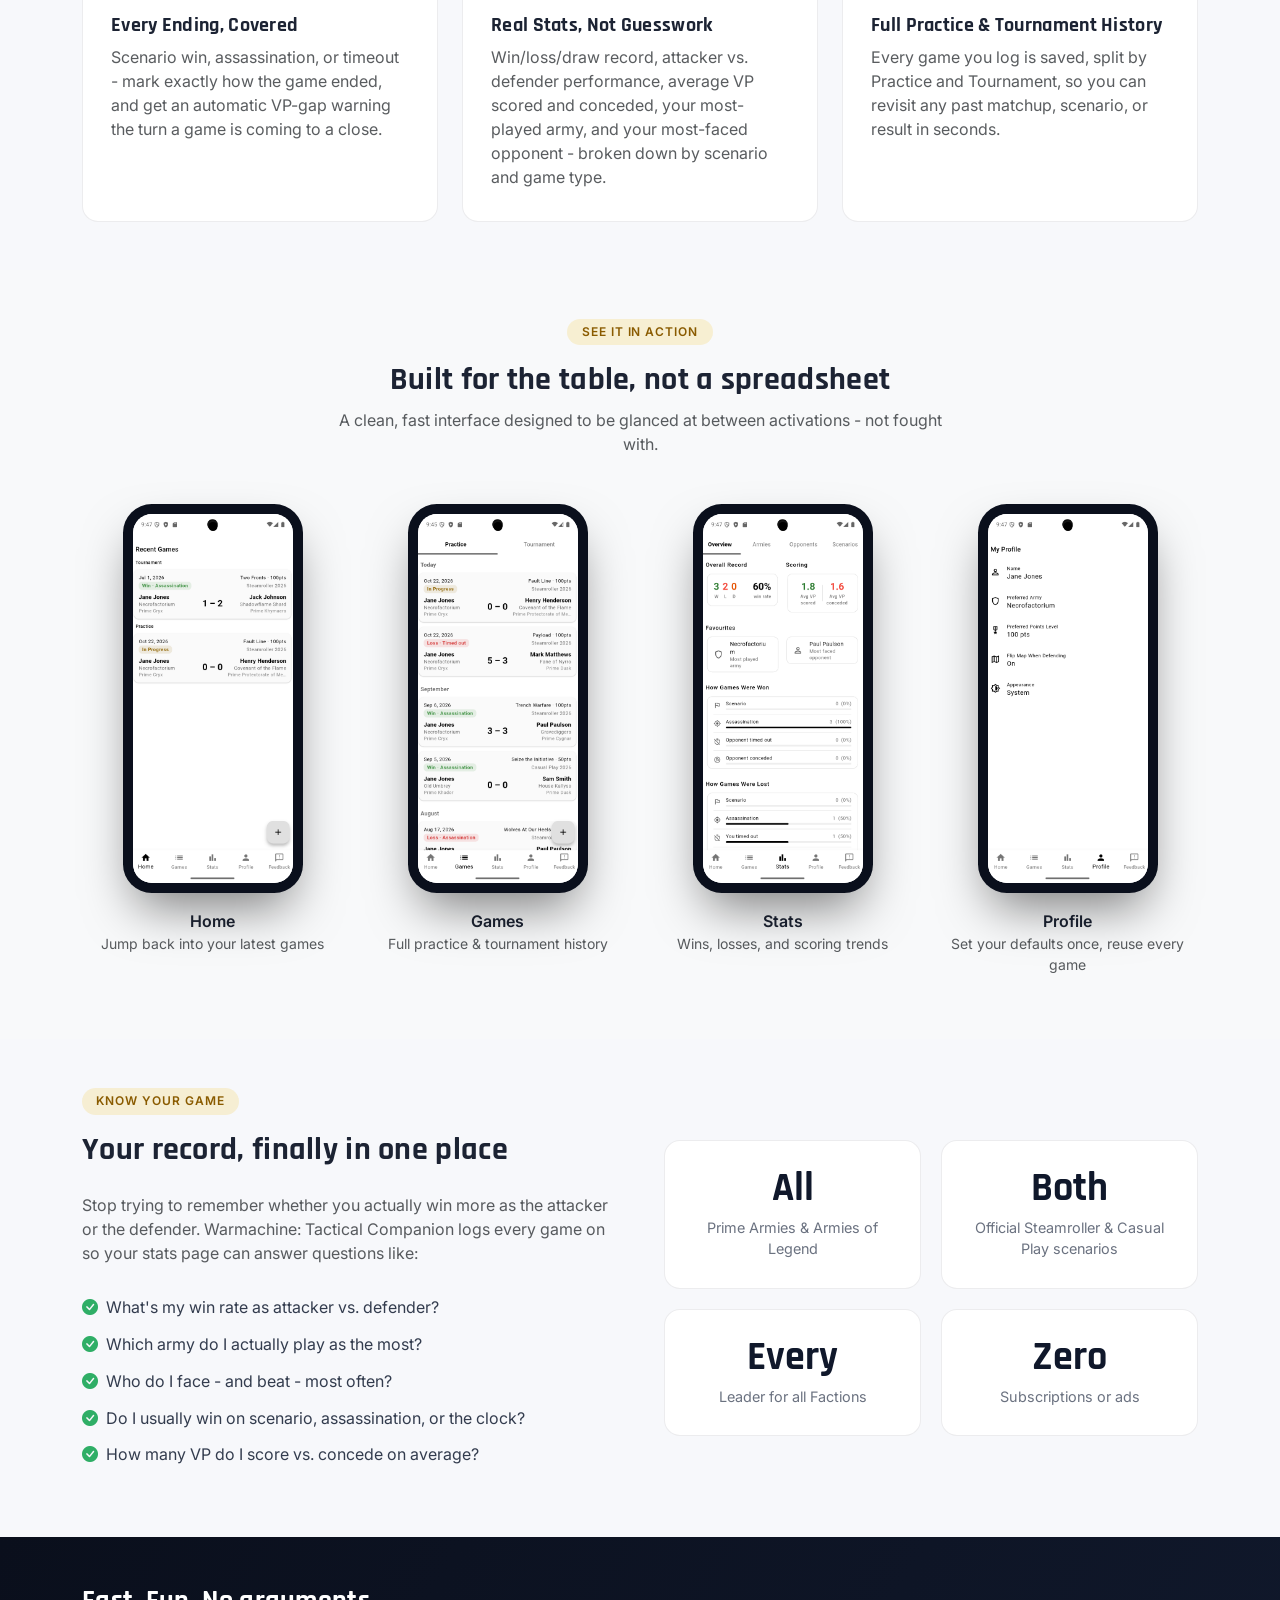
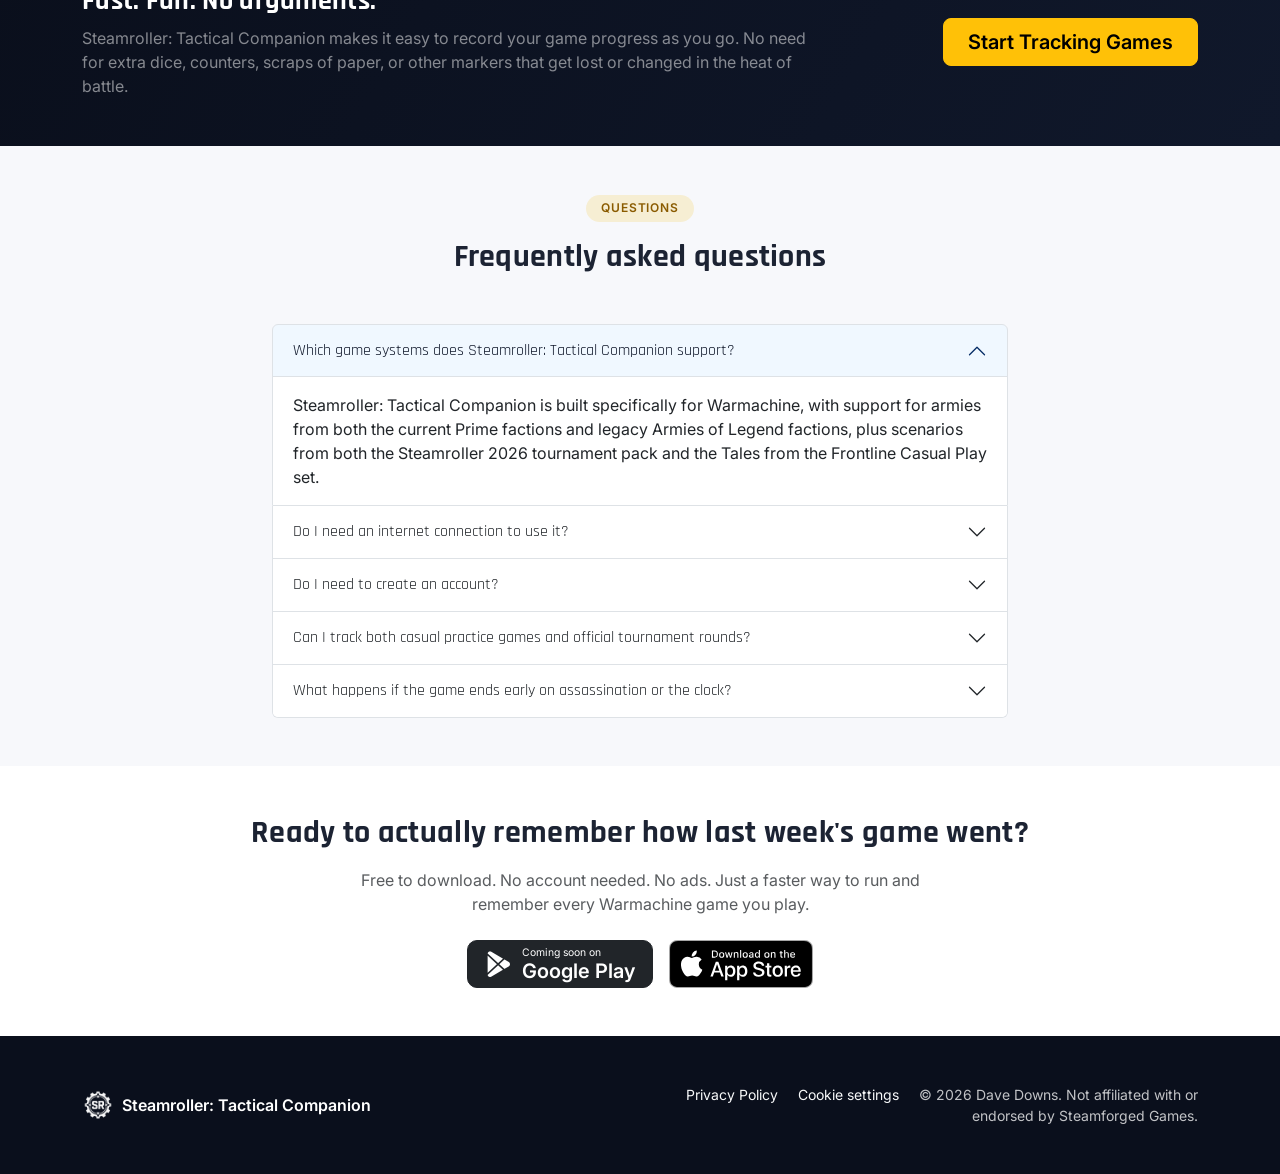
==== commit 5a88d15e: "Use official App Store badge and restyle Google Play placeholder buttons" ====
--- a/index.html
+++ b/index.html
@@ -56,11 +56,12 @@
             Run a guided game setup, track turn-by-turn scoring live at the table, and build a real record of your wins, losses, and favourite armies.
           </p>
           <div class="d-flex flex-wrap gap-3">
-            <a href="#" data-install-store="google_play" data-install-location="hero" class="btn btn-warning btn-lg fw-semibold px-4">
-              <i class="bi bi-google-play me-2"></i>Coming soon to Google Play
+            <a href="#" data-install-store="google_play" data-install-location="hero" class="btn btn-warning btn-store">
+              <i class="bi bi-google-play"></i>
+              <span class="btn-store-text"><small>Coming soon on</small>Google Play</span>
             </a>
-            <a href="#" data-install-store="app_store" data-install-location="hero" class="btn btn-outline-light btn-lg fw-semibold px-4">
-              <i class="bi bi-apple me-2"></i>Coming soon to the App Store
+            <a href="https://apps.apple.com/app/id6797552929" data-install-store="app_store" data-install-location="hero" class="d-inline-flex align-items-center">
+              <img src="assets/img/app-store-badge.svg" alt="Download on the App Store" height="48">
             </a>
           </div>
           <p class="text-muted small mt-3 mb-0">Free to use. No subscriptions needed.</p>
@@ -378,11 +379,12 @@
         Free to download. No account needed. No ads. Just a faster way to run and remember every Warmachine game you play.
       </p>
       <div class="d-flex flex-wrap gap-3 justify-content-center">
-        <a href="#" data-install-store="google_play" data-install-location="final_cta" class="btn btn-dark btn-lg fw-semibold px-4">
-          <i class="bi bi-google-play me-2"></i>Coming soon to Google Play
+        <a href="#" data-install-store="google_play" data-install-location="final_cta" class="btn btn-dark btn-store">
+          <i class="bi bi-google-play"></i>
+          <span class="btn-store-text"><small>Coming soon on</small>Google Play</span>
         </a>
-        <a href="#" data-install-store="app_store" data-install-location="final_cta" class="btn btn-outline-dark btn-lg fw-semibold px-4">
-          <i class="bi bi-apple me-2"></i>Coming soon to the App Store
+        <a href="https://apps.apple.com/app/id6797552929" data-install-store="app_store" data-install-location="final_cta" class="d-inline-flex align-items-center">
+          <img src="assets/img/app-store-badge.svg" alt="Download on the App Store" height="48">
         </a>
       </div>
     </div>
--- a/assets/css/style.css
+++ b/assets/css/style.css
@@ -70,6 +70,36 @@
    higher-contrast text color instead of the dark one used elsewhere. */
 .hero .badge-eyebrow {
   color: var(--sr-accent);
+}
+
+/* Mirrors the proportions of Apple's App Store badge (48px tall, small line over large name). */
+.btn-store {
+  display: inline-flex;
+  align-items: center;
+  gap: 0.6rem;
+  height: 48px;
+  padding: 0 1.1rem;
+  border-radius: 10px;
+  text-align: left;
+}
+
+.btn-store .bi {
+  font-size: 1.6rem;
+  line-height: 1;
+}
+
+.btn-store-text {
+  display: flex;
+  flex-direction: column;
+  font-size: 1.25rem;
+  font-weight: 600;
+  line-height: 1;
+}
+
+.btn-store-text small {
+  font-size: 0.65rem;
+  font-weight: 400;
+  margin-bottom: 0.15rem;
 }
 
 .hero-title {
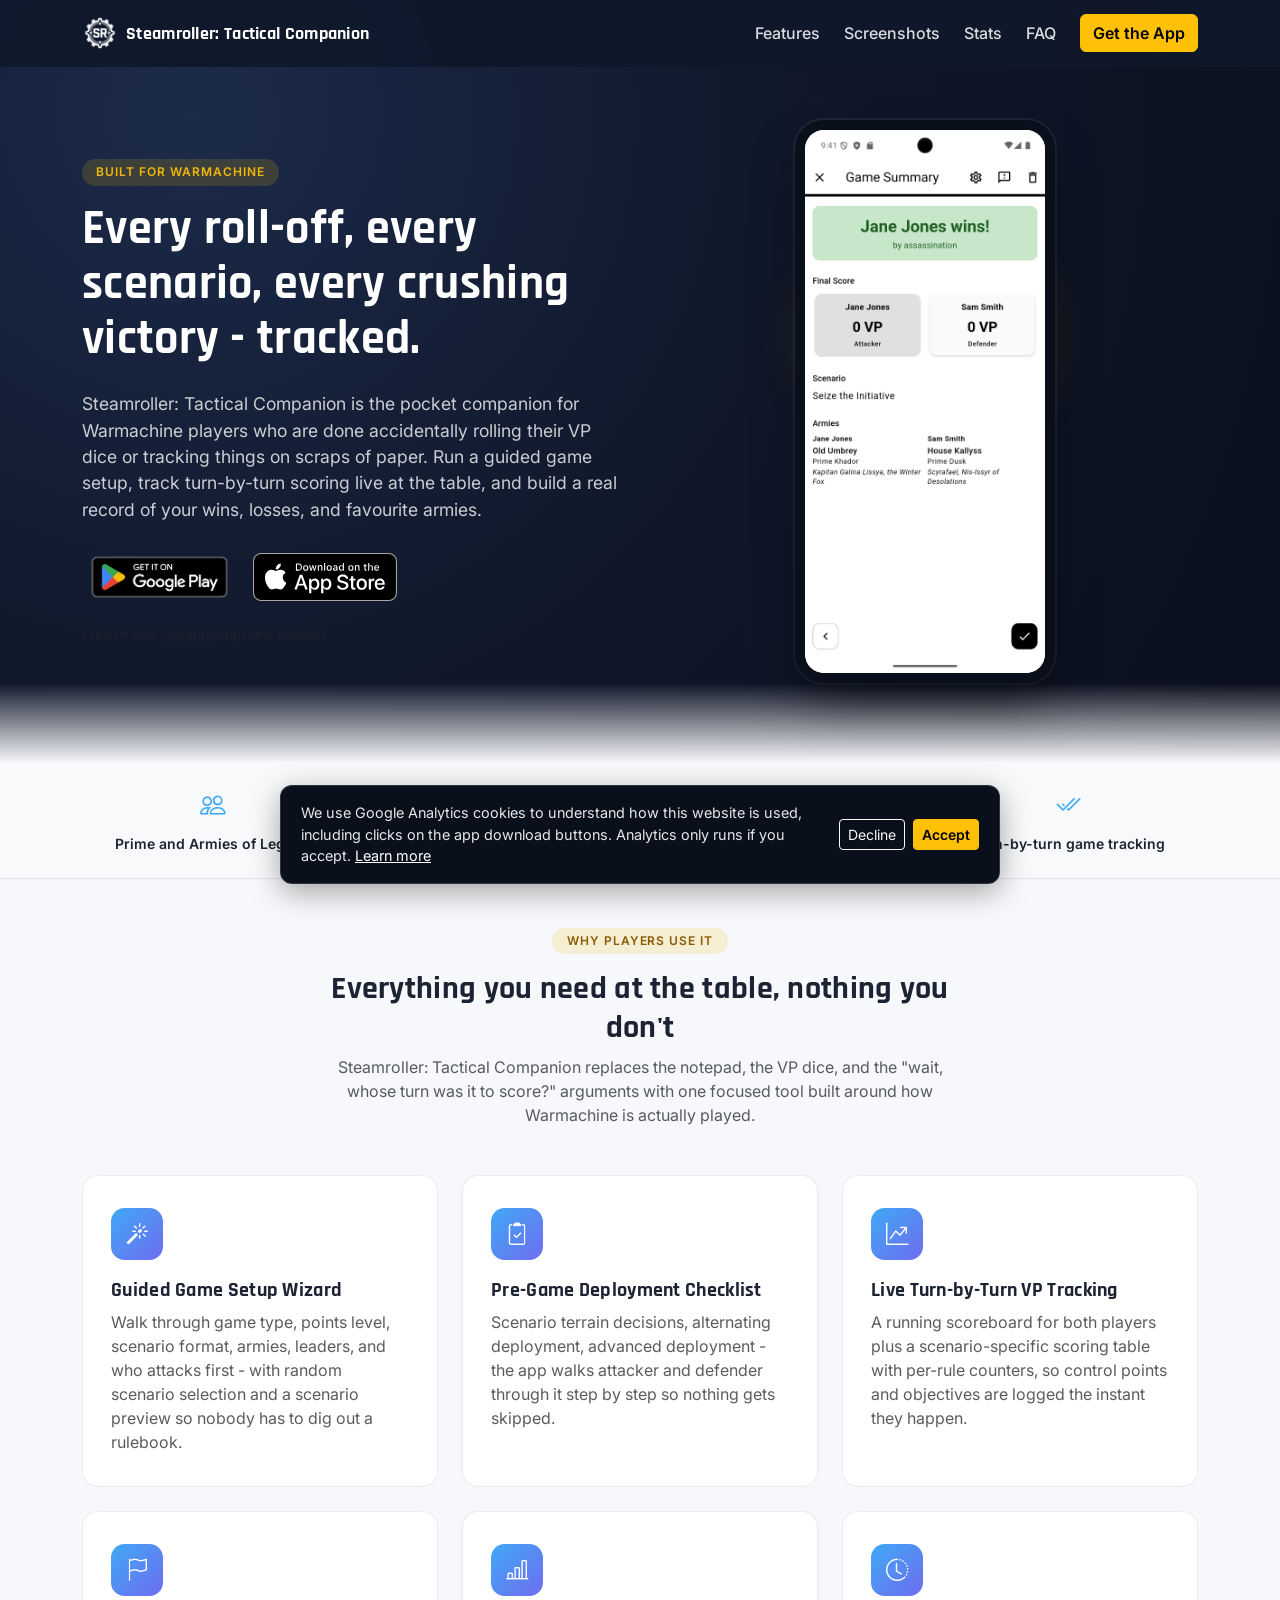
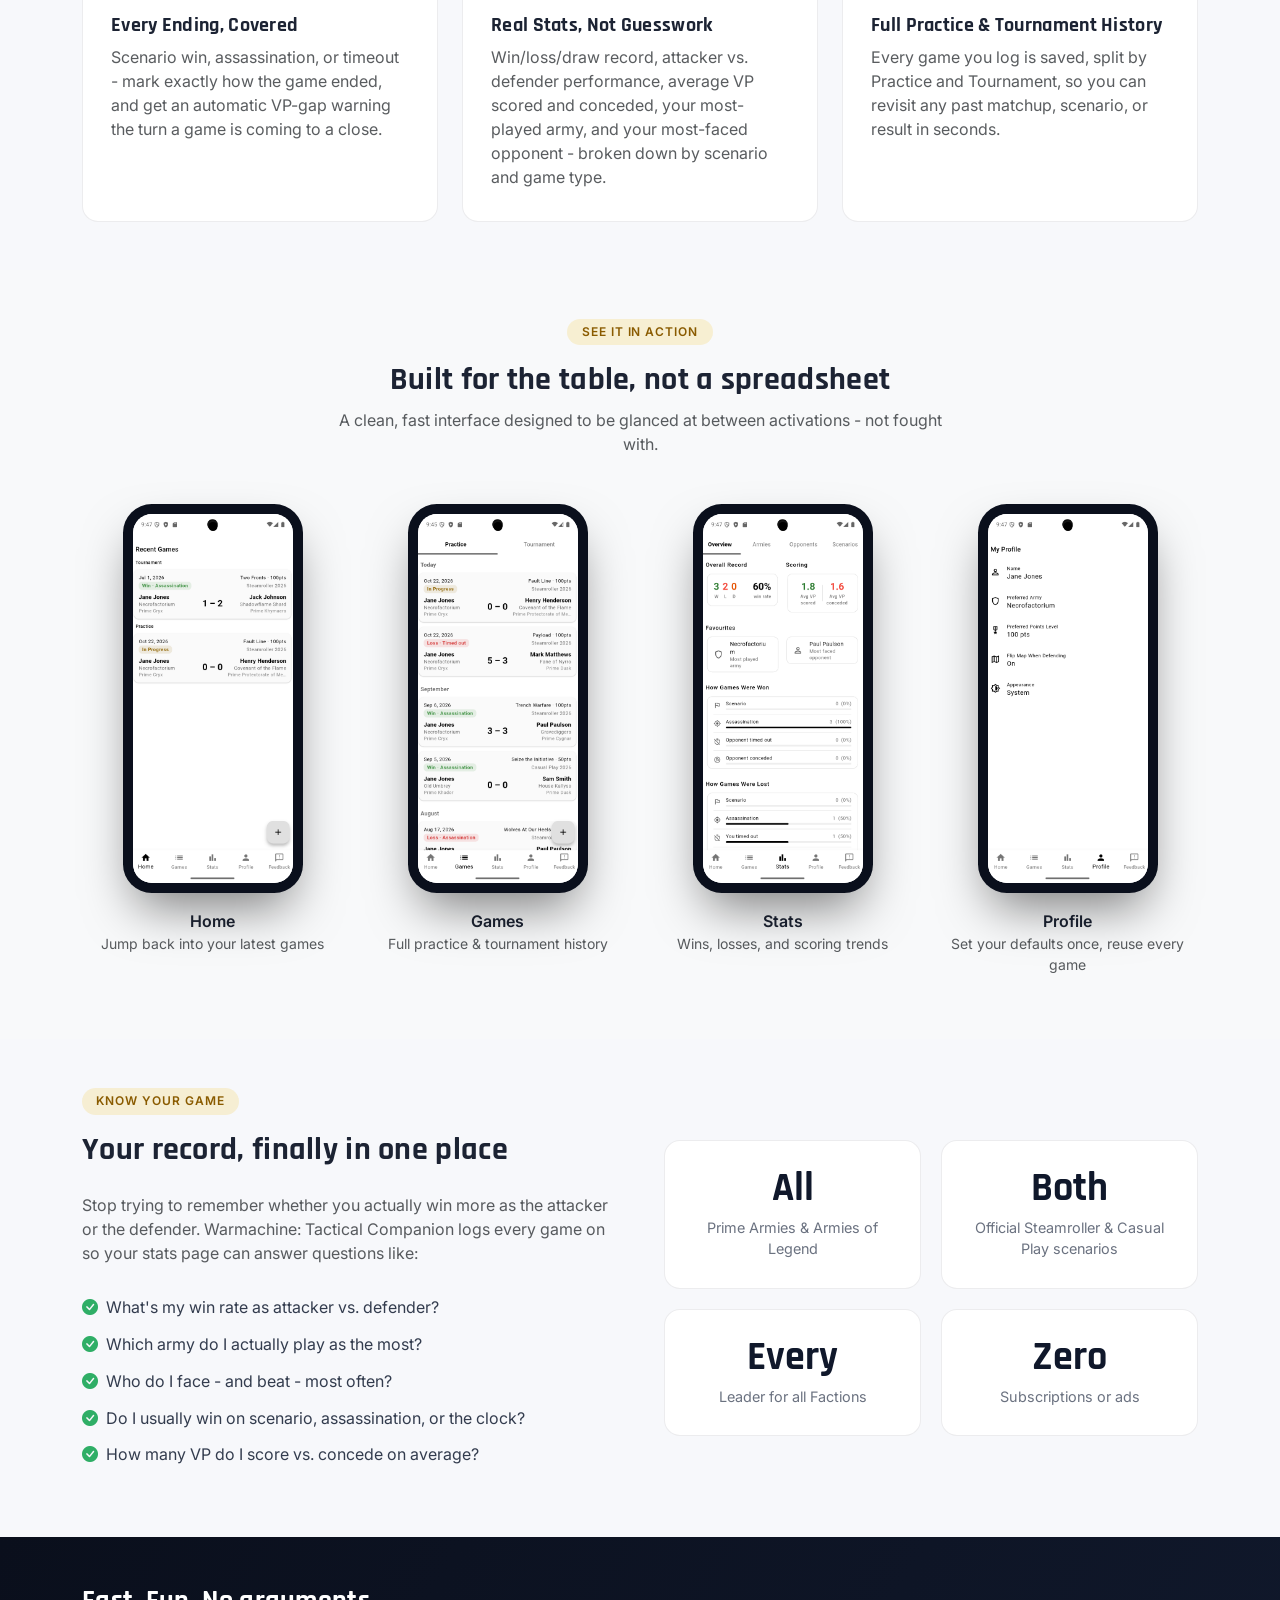
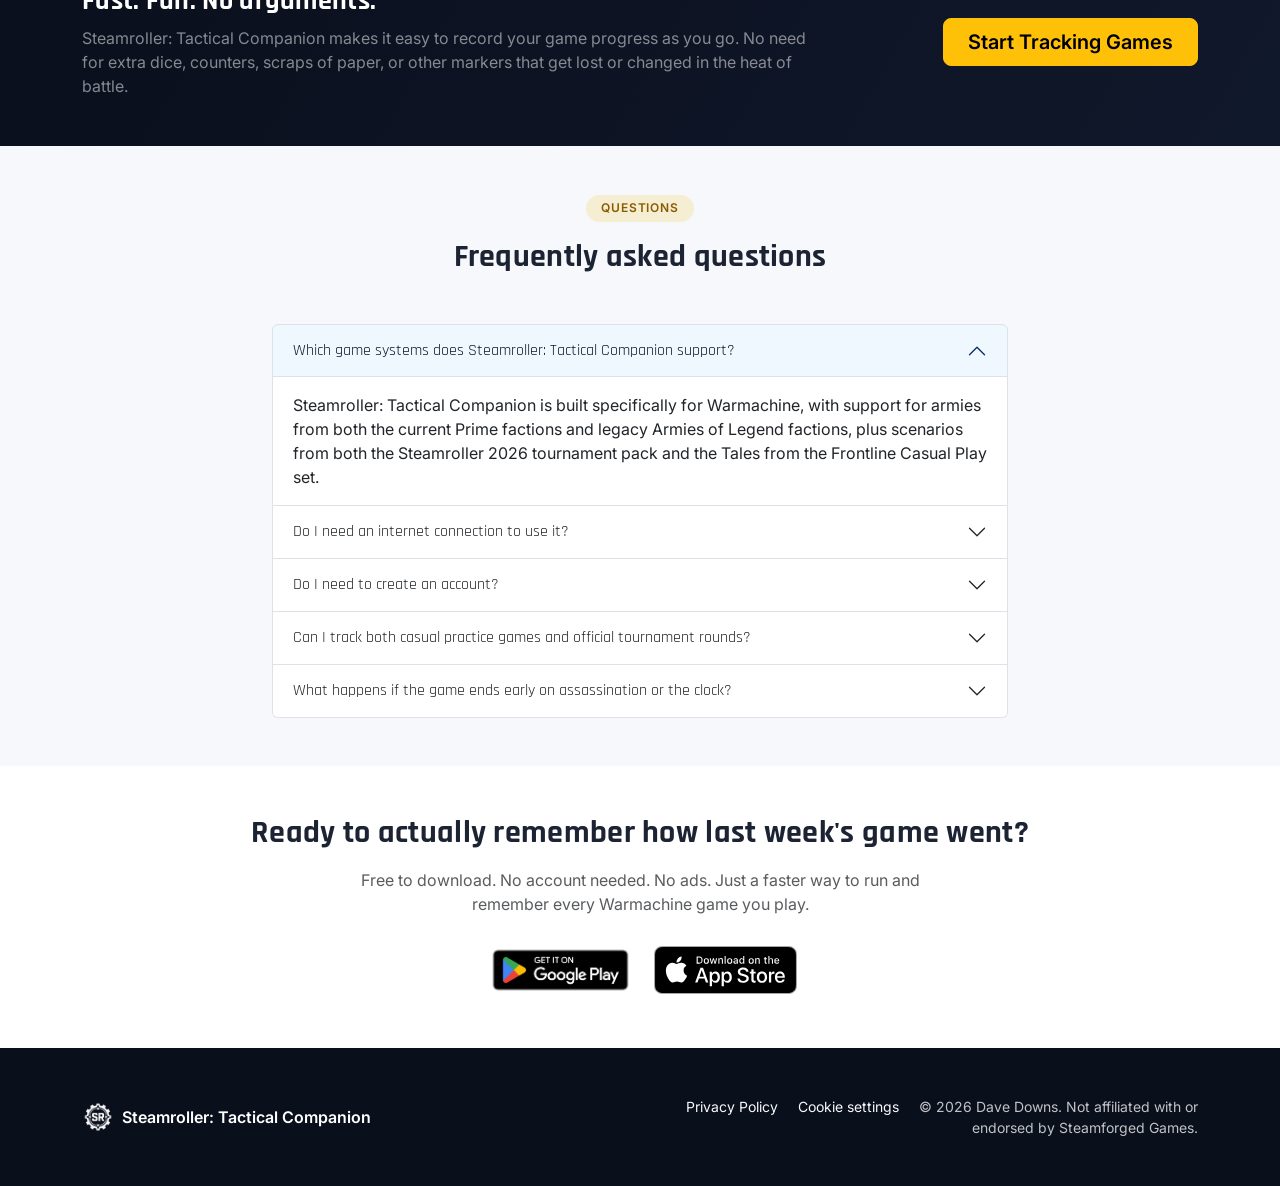
==== commit fe5433f9: "Use official Google Play badge Co-authored-by: Copilot <223556219+Copilot@users.noreply.github.com>" ====
--- a/index.html
+++ b/index.html
@@ -55,10 +55,9 @@
             Steamroller: Tactical Companion is the pocket companion for Warmachine players who are done accidentally rolling their VP dice or tracking things on scraps of paper. 
             Run a guided game setup, track turn-by-turn scoring live at the table, and build a real record of your wins, losses, and favourite armies.
           </p>
-          <div class="d-flex flex-wrap gap-3">
-            <a href="#" data-install-store="google_play" data-install-location="hero" class="btn btn-warning btn-store">
-              <i class="bi bi-google-play"></i>
-              <span class="btn-store-text"><small>Coming soon on</small>Google Play</span>
+          <div class="d-flex flex-wrap align-items-center gap-3">
+            <a href="https://play.google.com/store/apps/details?id=com.steamroller.steamroller_app" data-install-store="google_play" data-install-location="hero" class="d-inline-flex align-items-center">
+              <img src="assets/img/google-play-badge.png" alt="Get it on Google Play" height="60">
             </a>
             <a href="https://apps.apple.com/app/id6797552929" data-install-store="app_store" data-install-location="hero" class="d-inline-flex align-items-center">
               <img src="assets/img/app-store-badge.svg" alt="Download on the App Store" height="48">
@@ -378,10 +377,9 @@
       <p class="text-muted mb-4 mx-auto" style="max-width: 560px;">
         Free to download. No account needed. No ads. Just a faster way to run and remember every Warmachine game you play.
       </p>
-      <div class="d-flex flex-wrap gap-3 justify-content-center">
-        <a href="#" data-install-store="google_play" data-install-location="final_cta" class="btn btn-dark btn-store">
-          <i class="bi bi-google-play"></i>
-          <span class="btn-store-text"><small>Coming soon on</small>Google Play</span>
+      <div class="d-flex flex-wrap align-items-center gap-3 justify-content-center">
+        <a href="https://play.google.com/store/apps/details?id=com.steamroller.steamroller_app" data-install-store="google_play" data-install-location="final_cta" class="d-inline-flex align-items-center">
+          <img src="assets/img/google-play-badge.png" alt="Get it on Google Play" height="60">
         </a>
         <a href="https://apps.apple.com/app/id6797552929" data-install-store="app_store" data-install-location="final_cta" class="d-inline-flex align-items-center">
           <img src="assets/img/app-store-badge.svg" alt="Download on the App Store" height="48">
--- a/assets/css/style.css
+++ b/assets/css/style.css
@@ -70,36 +70,6 @@
    higher-contrast text color instead of the dark one used elsewhere. */
 .hero .badge-eyebrow {
   color: var(--sr-accent);
-}
-
-/* Mirrors the proportions of Apple's App Store badge (48px tall, small line over large name). */
-.btn-store {
-  display: inline-flex;
-  align-items: center;
-  gap: 0.6rem;
-  height: 48px;
-  padding: 0 1.1rem;
-  border-radius: 10px;
-  text-align: left;
-}
-
-.btn-store .bi {
-  font-size: 1.6rem;
-  line-height: 1;
-}
-
-.btn-store-text {
-  display: flex;
-  flex-direction: column;
-  font-size: 1.25rem;
-  font-weight: 600;
-  line-height: 1;
-}
-
-.btn-store-text small {
-  font-size: 0.65rem;
-  font-weight: 400;
-  margin-bottom: 0.15rem;
 }
 
 .hero-title {
